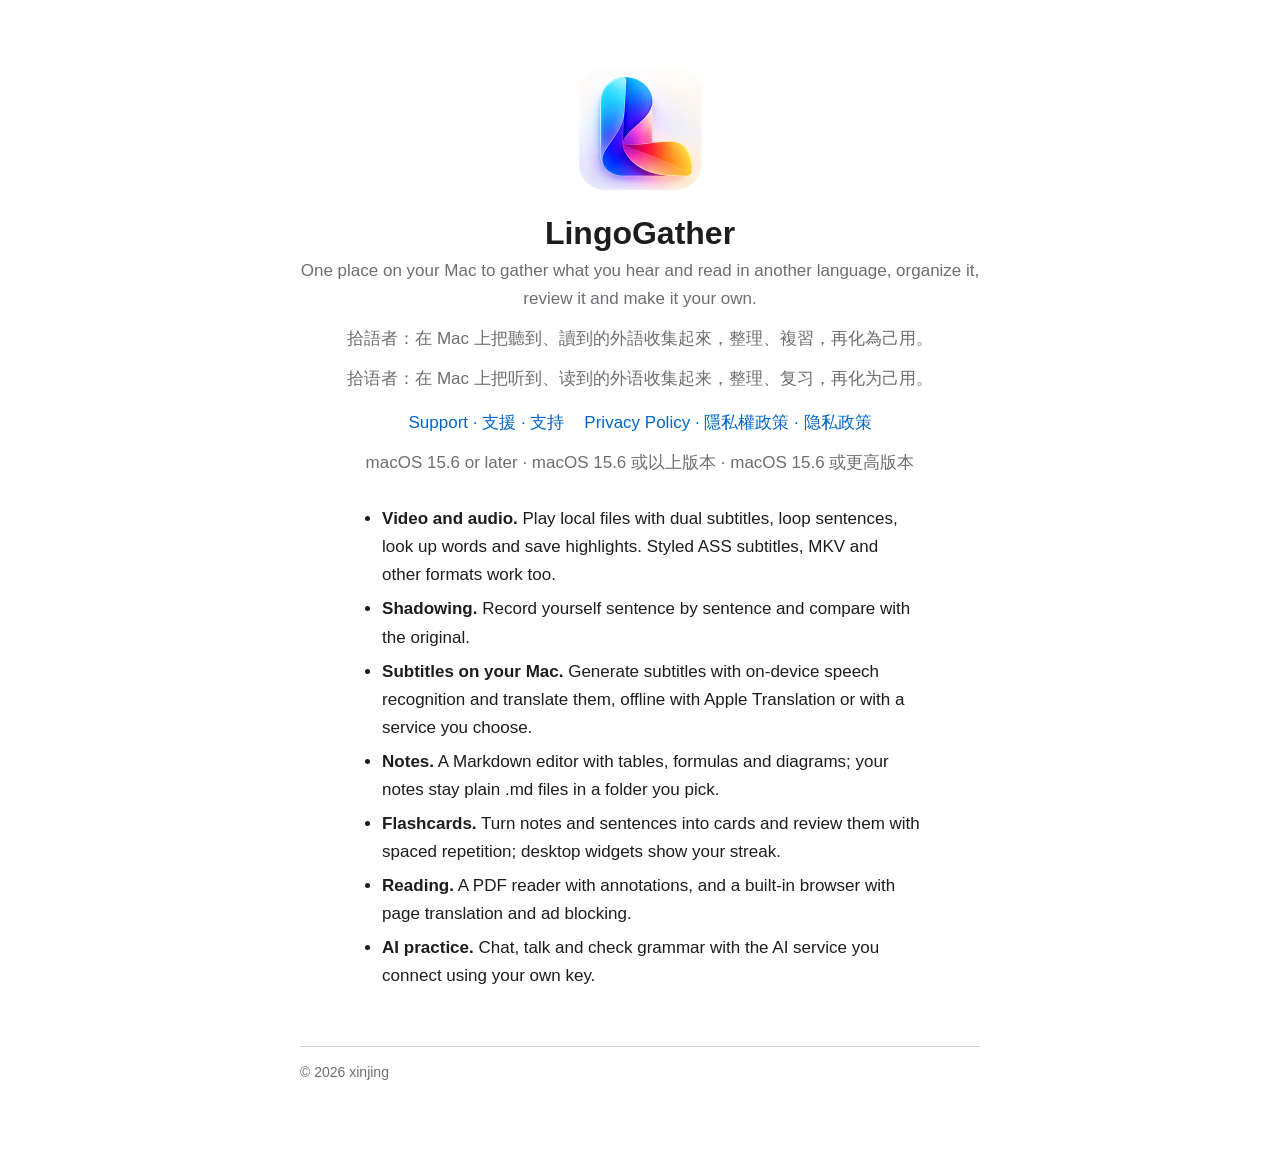
==== lingogather/index.html @ 5c66c0c1 "Add files via upload" ====
<!doctype html>
<html lang="en">
<head>
<meta charset="utf-8">
<meta name="viewport" content="width=device-width, initial-scale=1">
<title>LingoGather: Learn Languages with Video, Notes &amp; Flashcards</title>
<meta name="description" content="LingoGather is a language-learning workspace for the Mac: watch with dual subtitles, shadow and record, generate subtitles on your Mac, take Markdown notes, read PDFs and review with spaced-repetition flashcards.">
<link rel="stylesheet" href="style.css">
<link rel="icon" href="icon.png">
</head>
<body>
<main>
<section class="hero" lang="en">
  <img src="icon.png" alt="LingoGather icon">
  <h1>LingoGather</h1>
  <p class="lead">One place on your Mac to gather what you hear and read in another language, organize it, review it and make it your own.</p>
  <p class="lead" lang="zh-Hant">拾語者：在 Mac 上把聽到、讀到的外語收集起來，整理、複習，再化為己用。</p>
  <p class="lead" lang="zh-Hans">拾语者：在 Mac 上把听到、读到的外语收集起来，整理、复习，再化为己用。</p>
  <p class="links">
    <a href="support.html">Support · <span lang="zh-Hant">支援</span> · <span lang="zh-Hans">支持</span></a>
    <a href="privacy.html">Privacy Policy · <span lang="zh-Hant">隱私權政策</span> · <span lang="zh-Hans">隐私政策</span></a>
  </p>
  <p class="date">macOS 15.6 or later · macOS 15.6 或以上版本 · macOS 15.6 或更高版本</p>

  <div class="features">
    <ul>
      <li><strong>Video and audio.</strong> Play local files with dual subtitles, loop sentences, look up words and save highlights. Styled ASS subtitles, MKV and other formats work too.</li>
      <li><strong>Shadowing.</strong> Record yourself sentence by sentence and compare with the original.</li>
      <li><strong>Subtitles on your Mac.</strong> Generate subtitles with on-device speech recognition and translate them, offline with Apple Translation or with a service you choose.</li>
      <li><strong>Notes.</strong> A Markdown editor with tables, formulas and diagrams; your notes stay plain .md files in a folder you pick.</li>
      <li><strong>Flashcards.</strong> Turn notes and sentences into cards and review them with spaced repetition; desktop widgets show your streak.</li>
      <li><strong>Reading.</strong> A PDF reader with annotations, and a built-in browser with page translation and ad blocking.</li>
      <li><strong>AI practice.</strong> Chat, talk and check grammar with the AI service you connect using your own key.</li>
    </ul>
  </div>
</section>
<footer>© 2026 xinjing</footer>
</main>
</body>
</html>
---- lingogather/style.css ----
/* LingoGather's pages: system fonts only, no scripts, nothing loaded from elsewhere (same styles as /snipmark/). */
:root {
    color-scheme: light dark;
    --text: #1d1d1f;
    --muted: #6e6e73;
    --background: #ffffff;
    --line: #d2d2d7;
    --link: #0066cc;
}

@media (prefers-color-scheme: dark) {
    :root {
        --text: #f5f5f7;
        --muted: #a1a1a6;
        --background: #161617;
        --line: #3a3a3c;
        --link: #2997ff;
    }
}

body {
    margin: 0;
    background: var(--background);
    color: var(--text);
    font: 17px/1.65 -apple-system, BlinkMacSystemFont, "Helvetica Neue", "PingFang TC", "PingFang SC", sans-serif;
    -webkit-text-size-adjust: 100%;
}

:lang(zh-Hant) { font-family: -apple-system, BlinkMacSystemFont, "PingFang TC", sans-serif; }
:lang(zh-Hans) { font-family: -apple-system, BlinkMacSystemFont, "PingFang SC", sans-serif; }

main {
    max-width: 680px;
    margin: 0 auto;
    padding: 24px 20px 72px;
}

a { color: var(--link); text-decoration: none; }
a:hover { text-decoration: underline; }

.top {
    display: flex;
    flex-wrap: wrap;
    align-items: center;
    justify-content: space-between;
    gap: 8px 20px;
    padding-bottom: 14px;
    border-bottom: 1px solid var(--line);
    font-size: 15px;
}

.top .app {
    display: flex;
    align-items: center;
    gap: 10px;
    color: var(--text);
    font-weight: 600;
}

.top .app img { width: 32px; height: 32px; }

.top nav { display: flex; flex-wrap: wrap; gap: 4px 16px; }
.top nav span { color: var(--muted); }

section { padding-top: 28px; }
section + section { margin-top: 36px; border-top: 1px solid var(--line); }

h1 { margin: 0 0 4px; font-size: 32px; line-height: 1.25; }
h2 { margin: 32px 0 8px; font-size: 21px; }
h3 { margin: 24px 0 4px; font-size: 17px; }
p, ul, ol { margin: 0 0 12px; }
ul, ol { padding-left: 1.3em; }
li + li { margin-top: 6px; }

.date, .lead { color: var(--muted); }

.hero { text-align: center; padding-top: 40px; }
.hero img { width: 128px; height: 128px; }
.hero h1 { margin-top: 12px; }
.hero .links { display: flex; justify-content: center; flex-wrap: wrap; gap: 4px 20px; margin-top: 16px; }

footer {
    margin-top: 56px;
    padding-top: 14px;
    border-top: 1px solid var(--line);
    color: var(--muted);
    font-size: 14px;
}

.features { max-width: 560px; margin: 28px auto 0; text-align: left; }
.features h2 { margin-top: 0; text-align: center; }
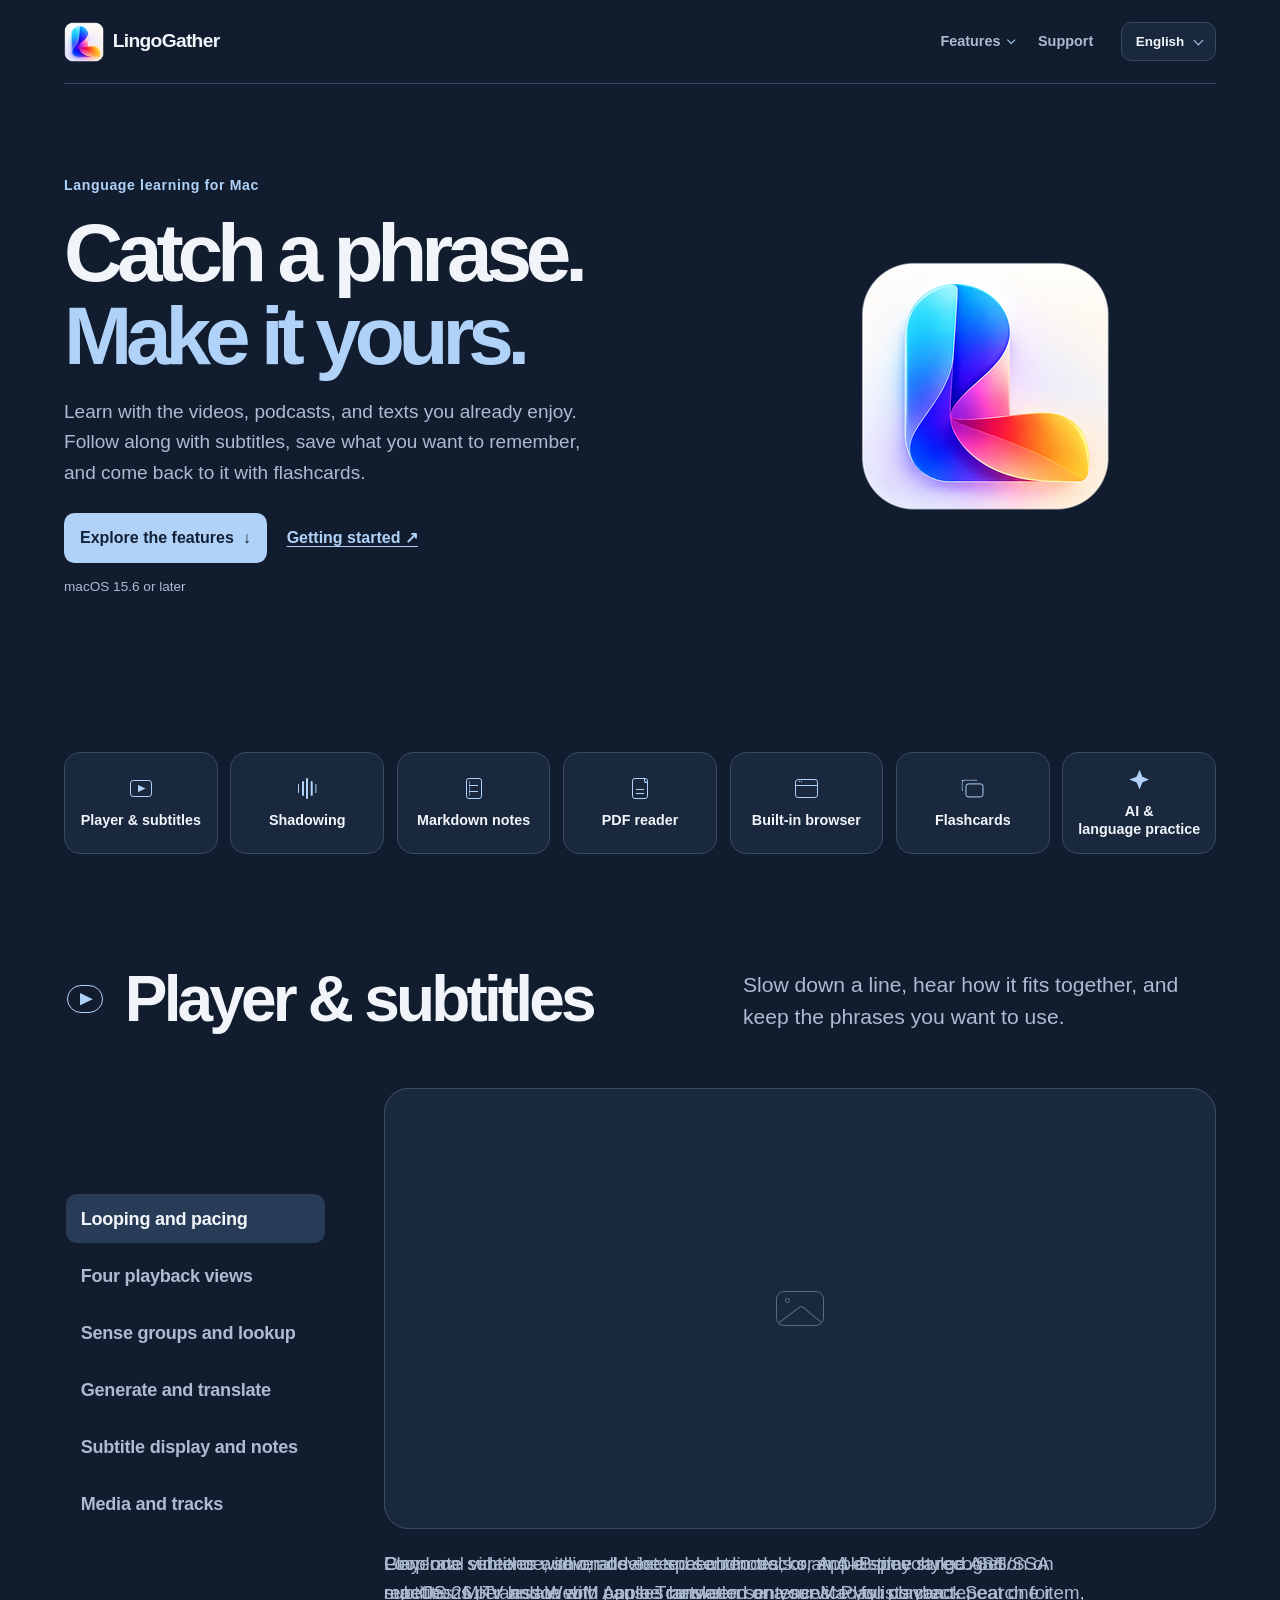
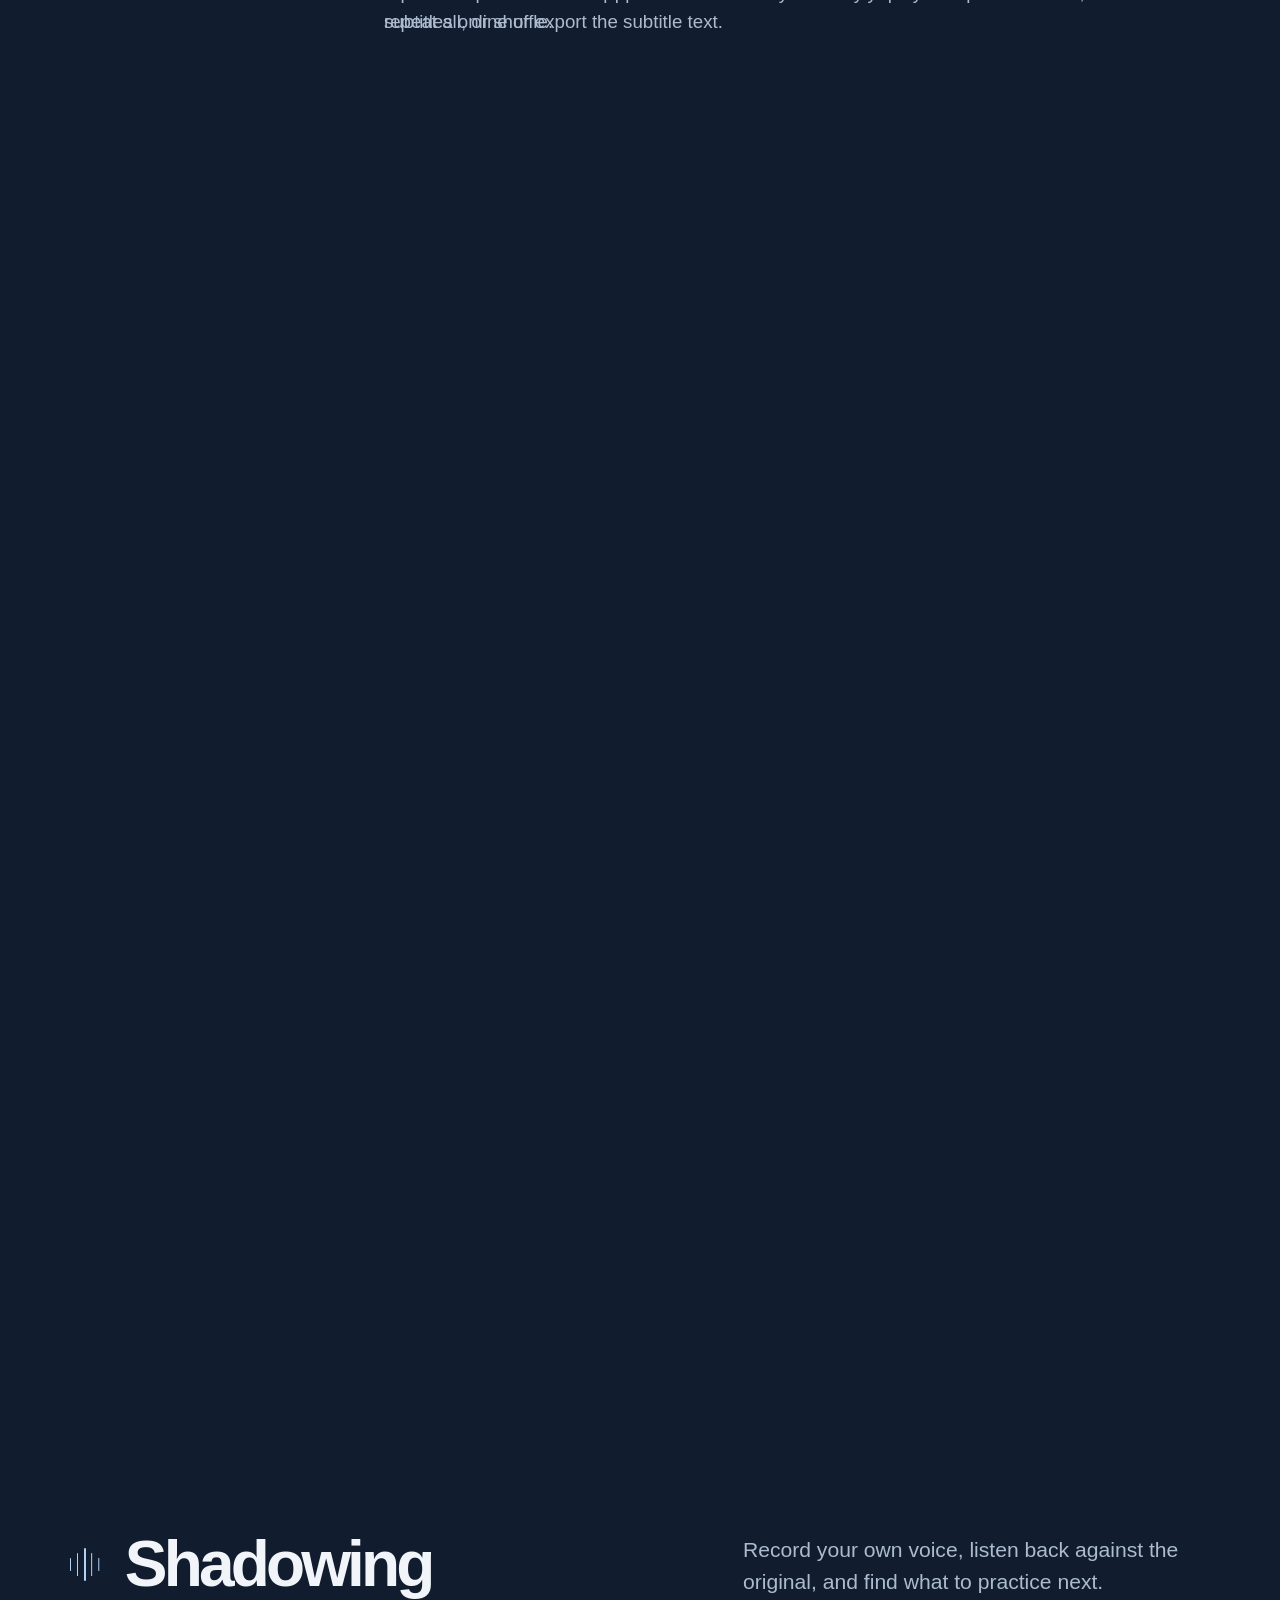
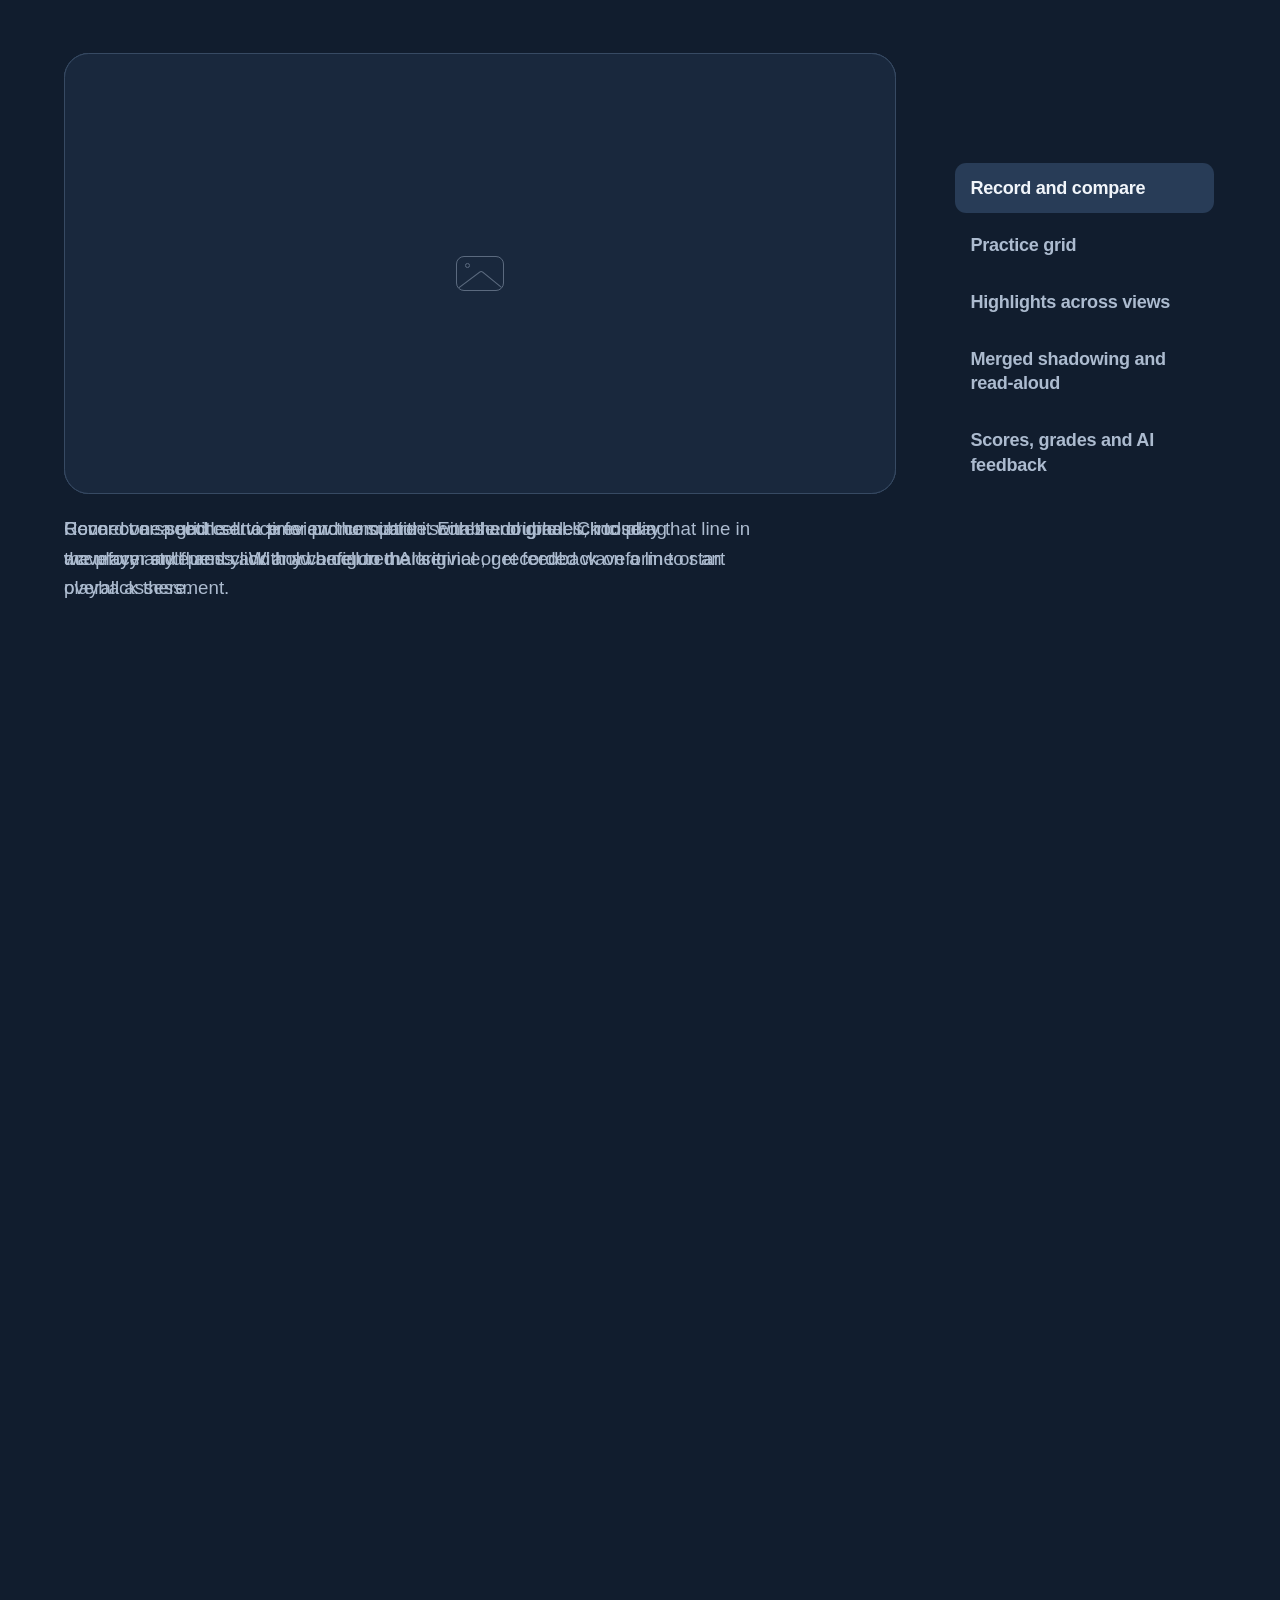
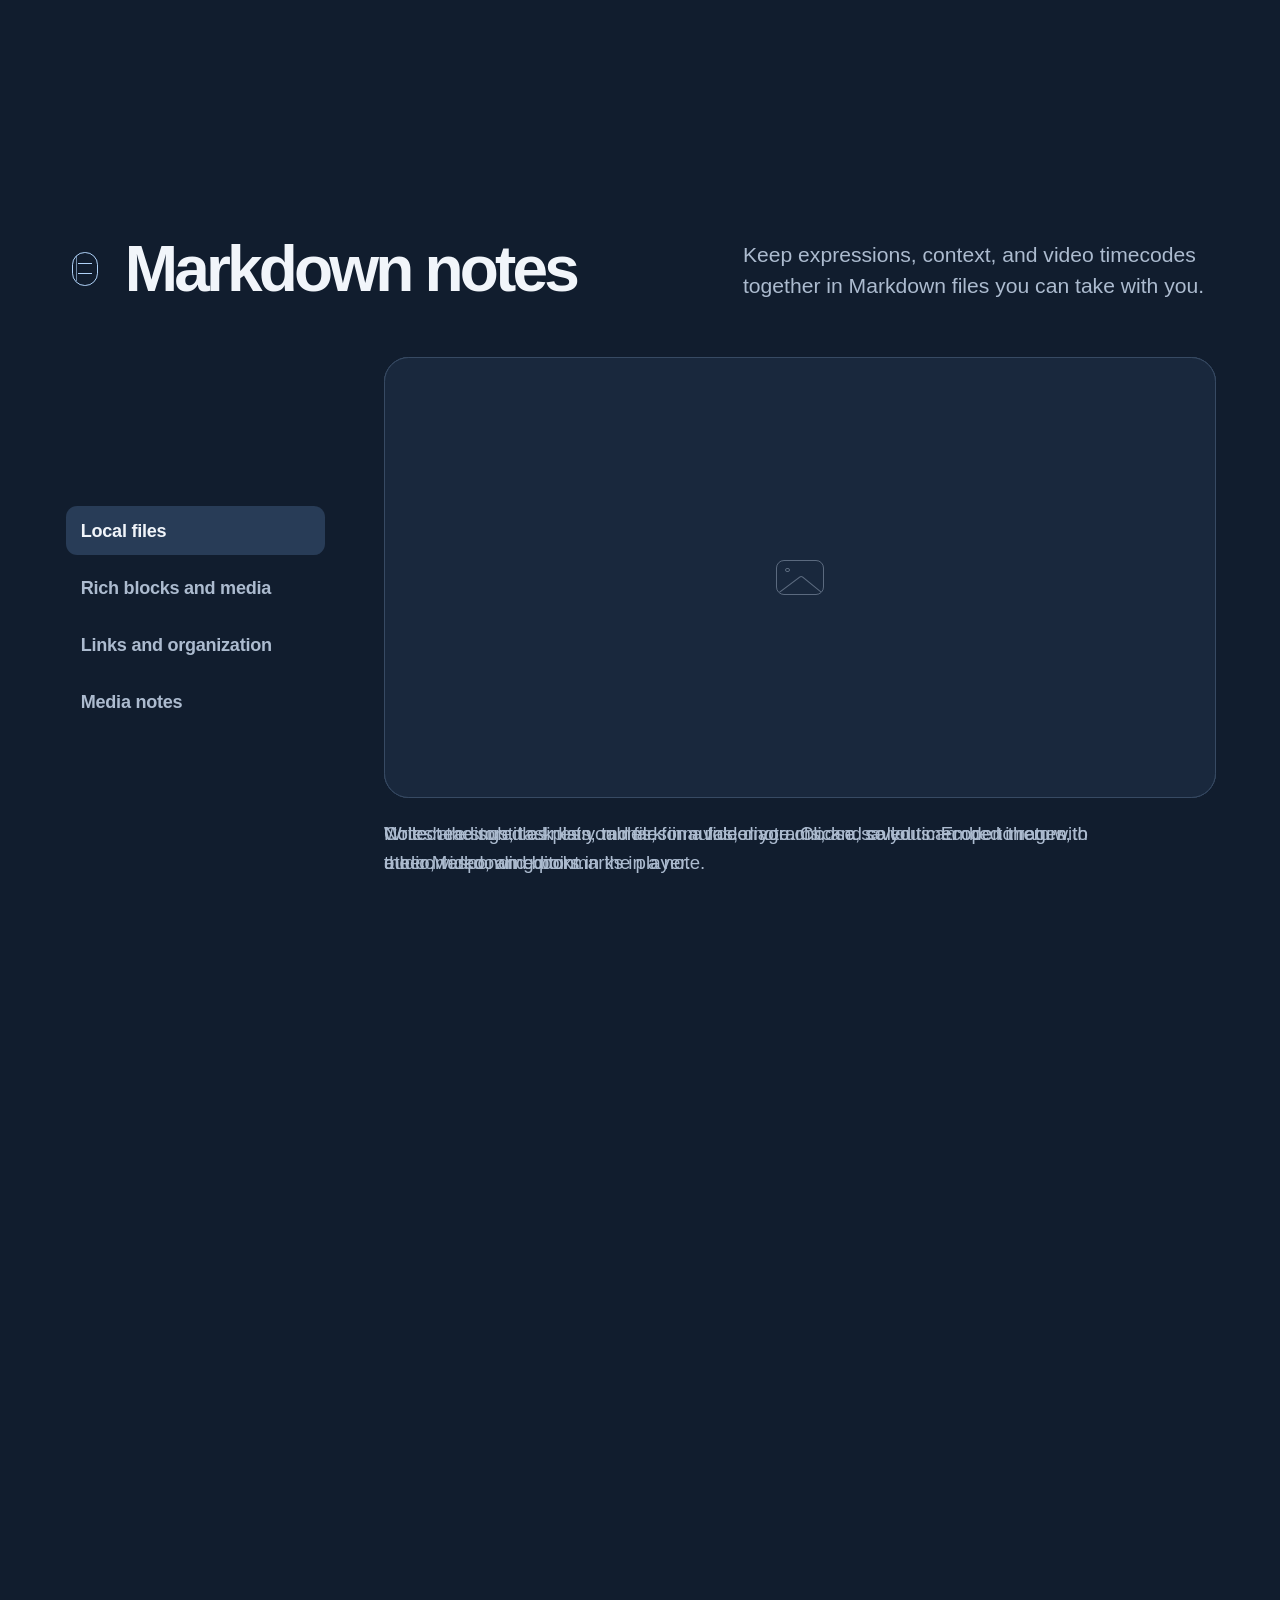
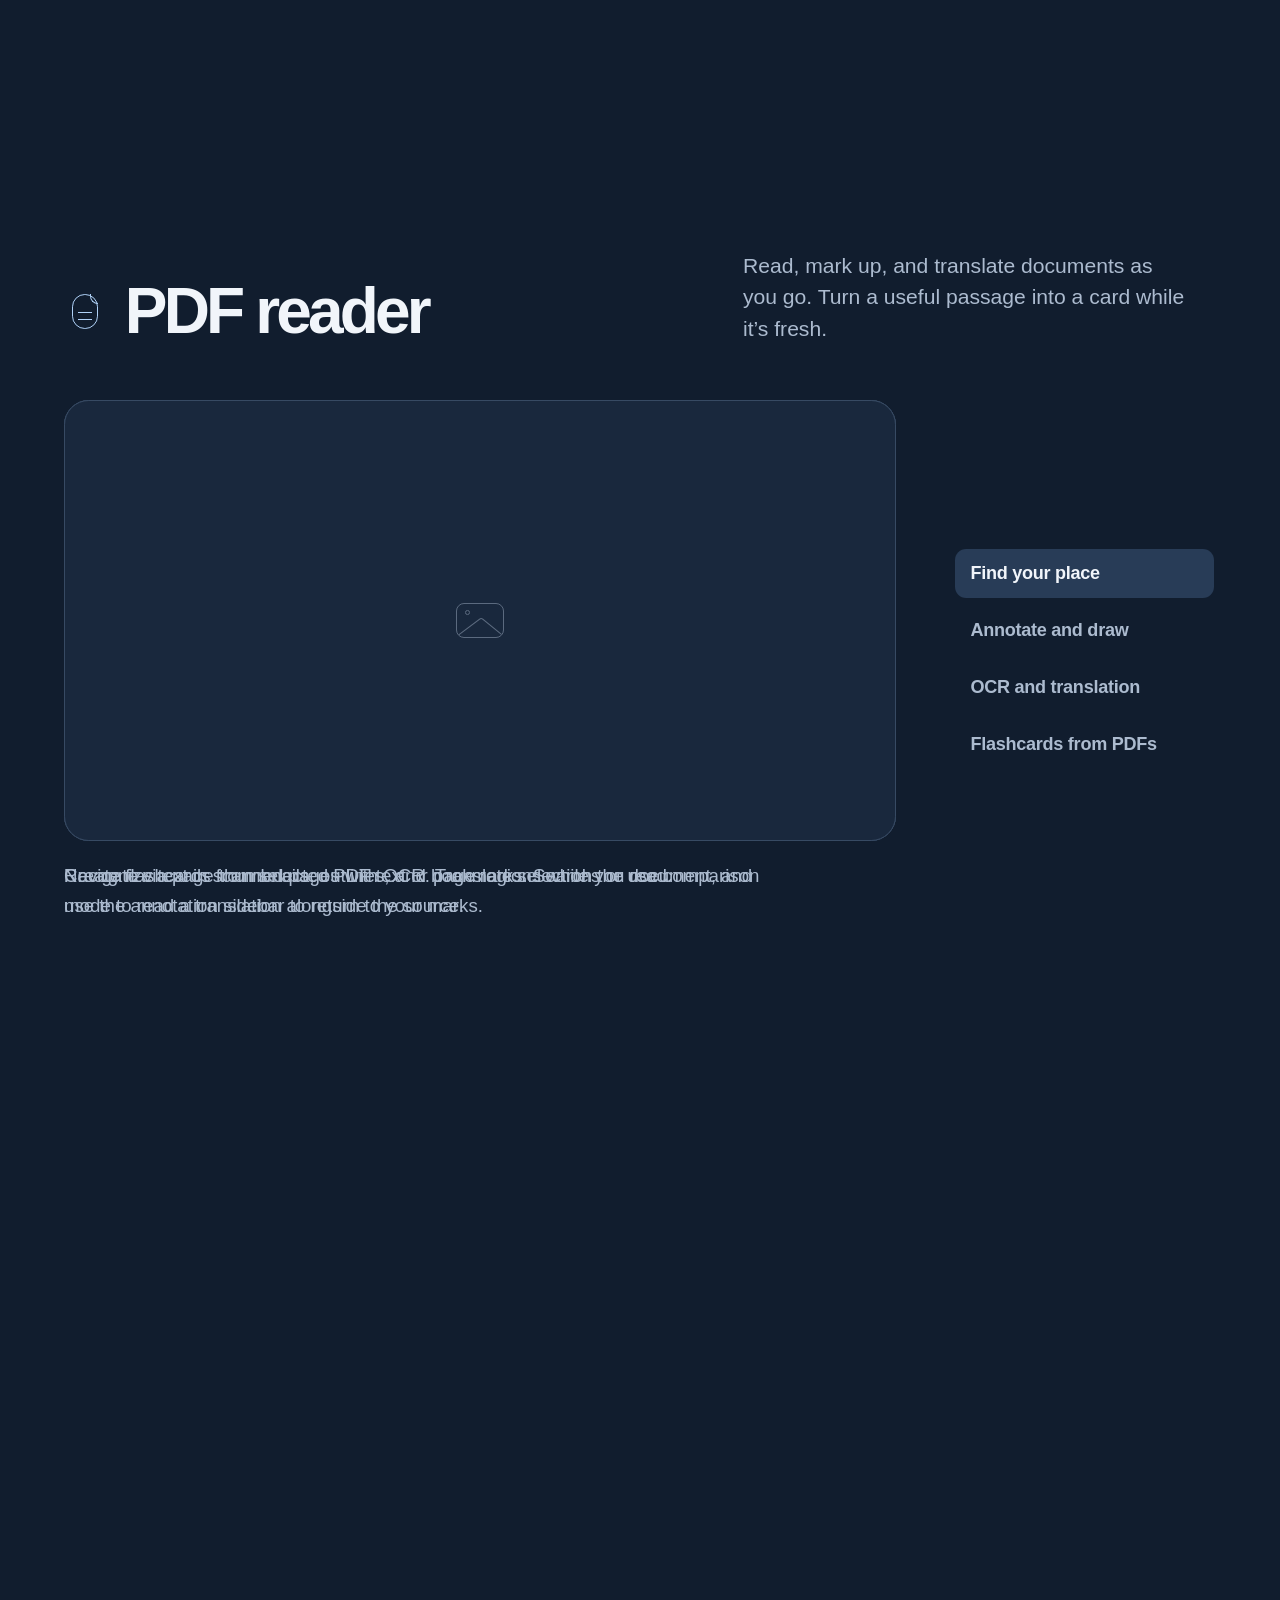
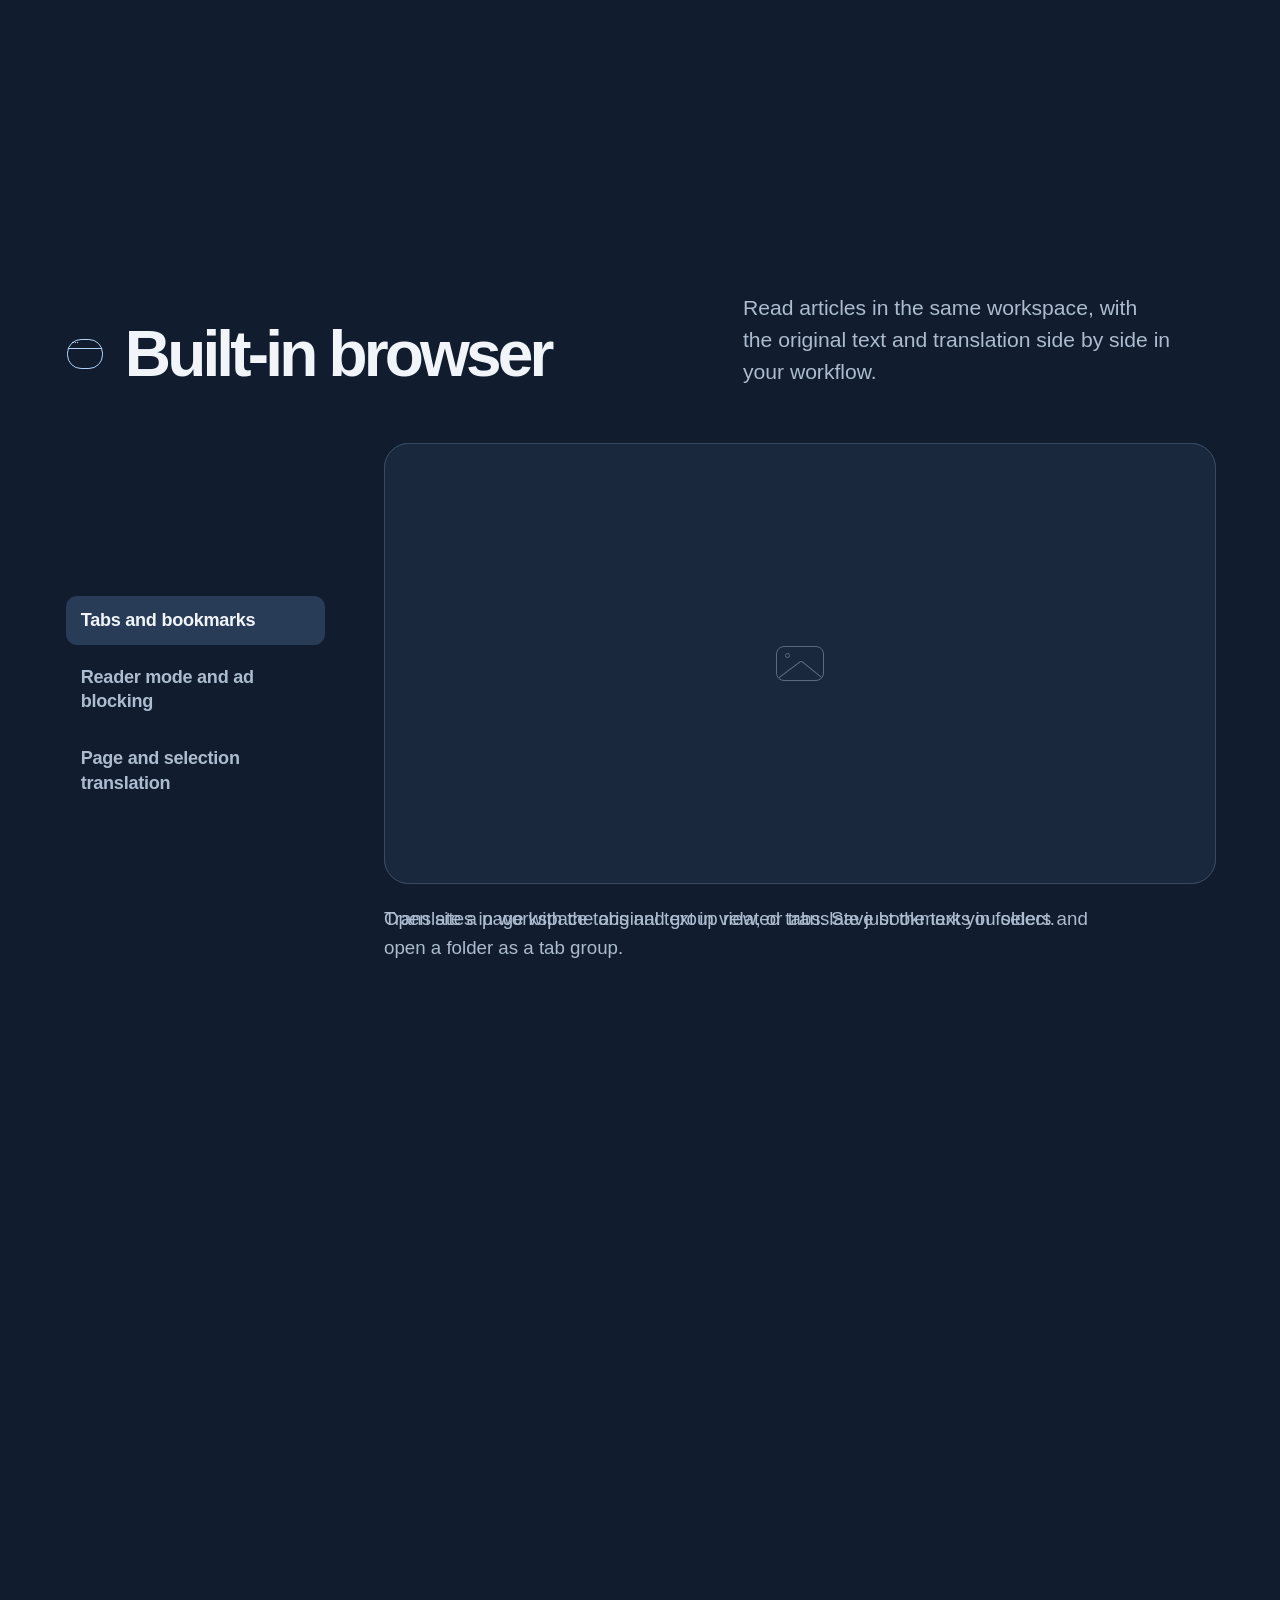
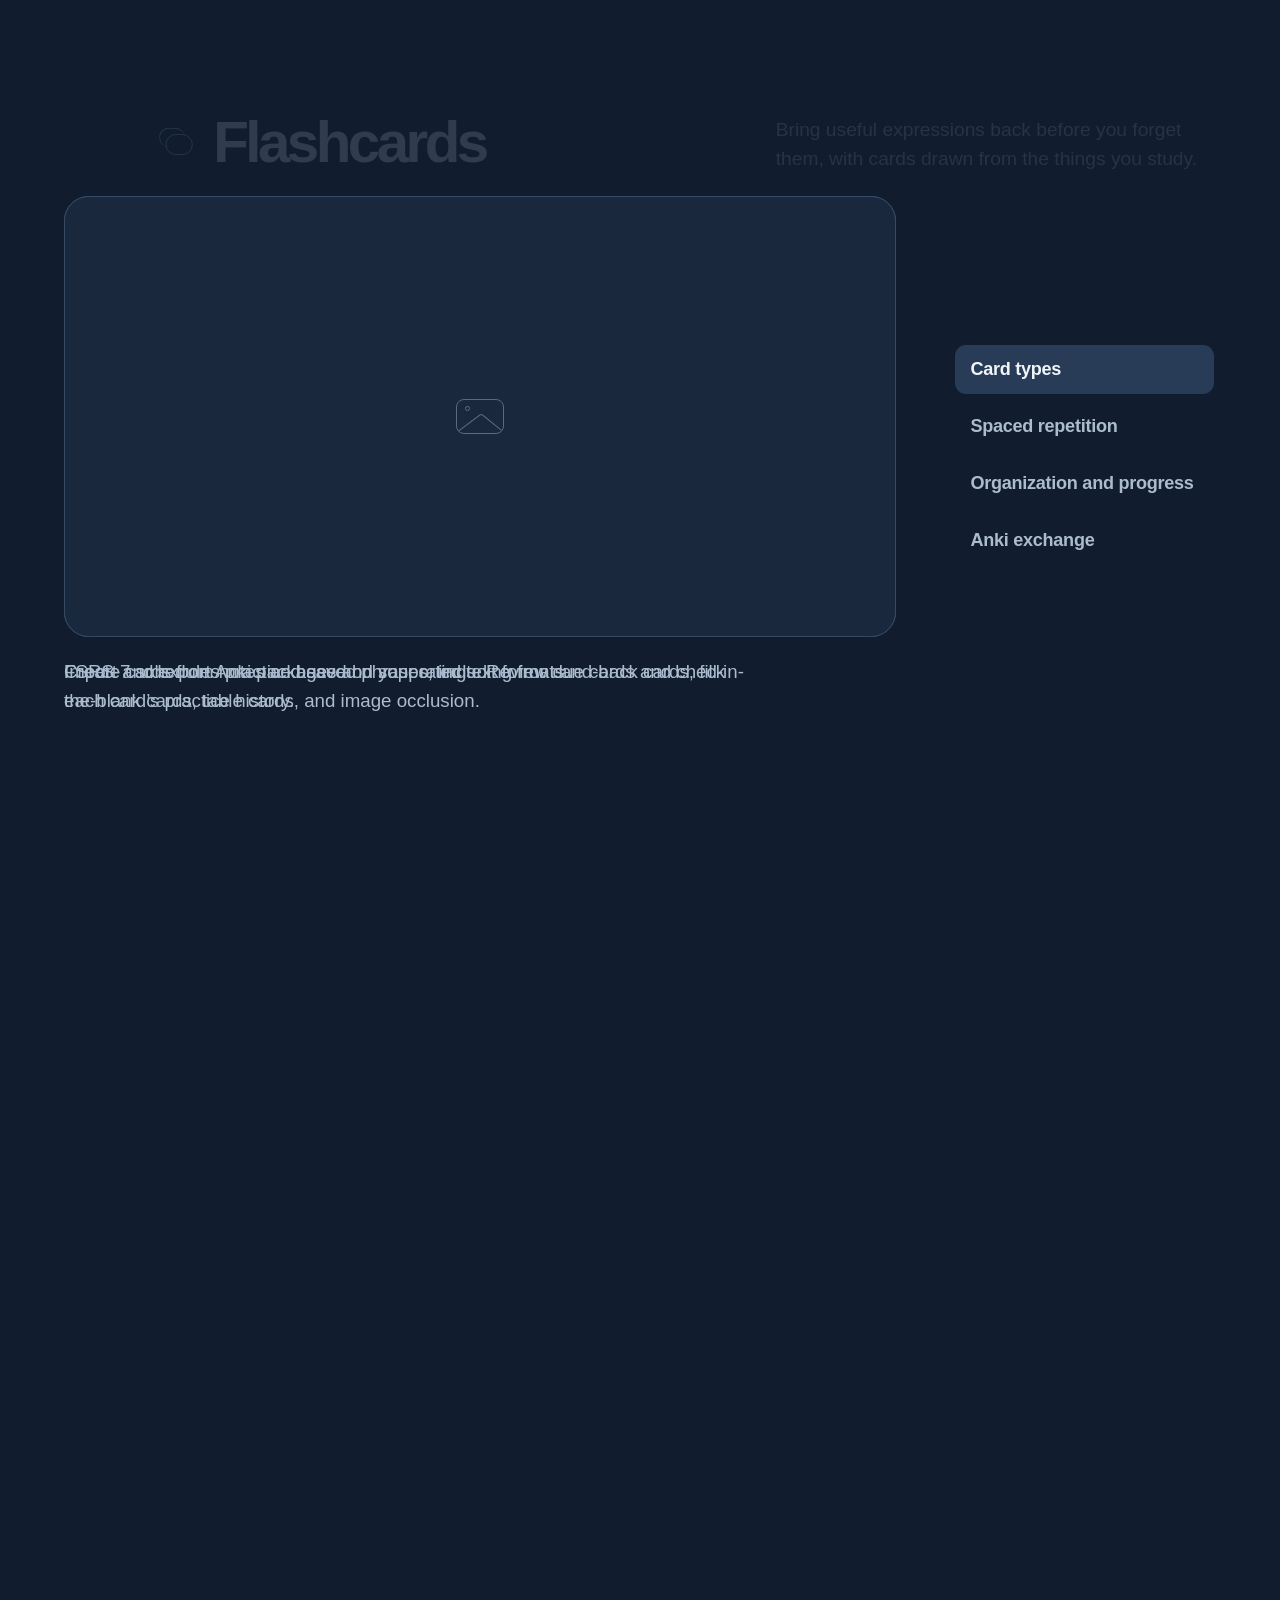
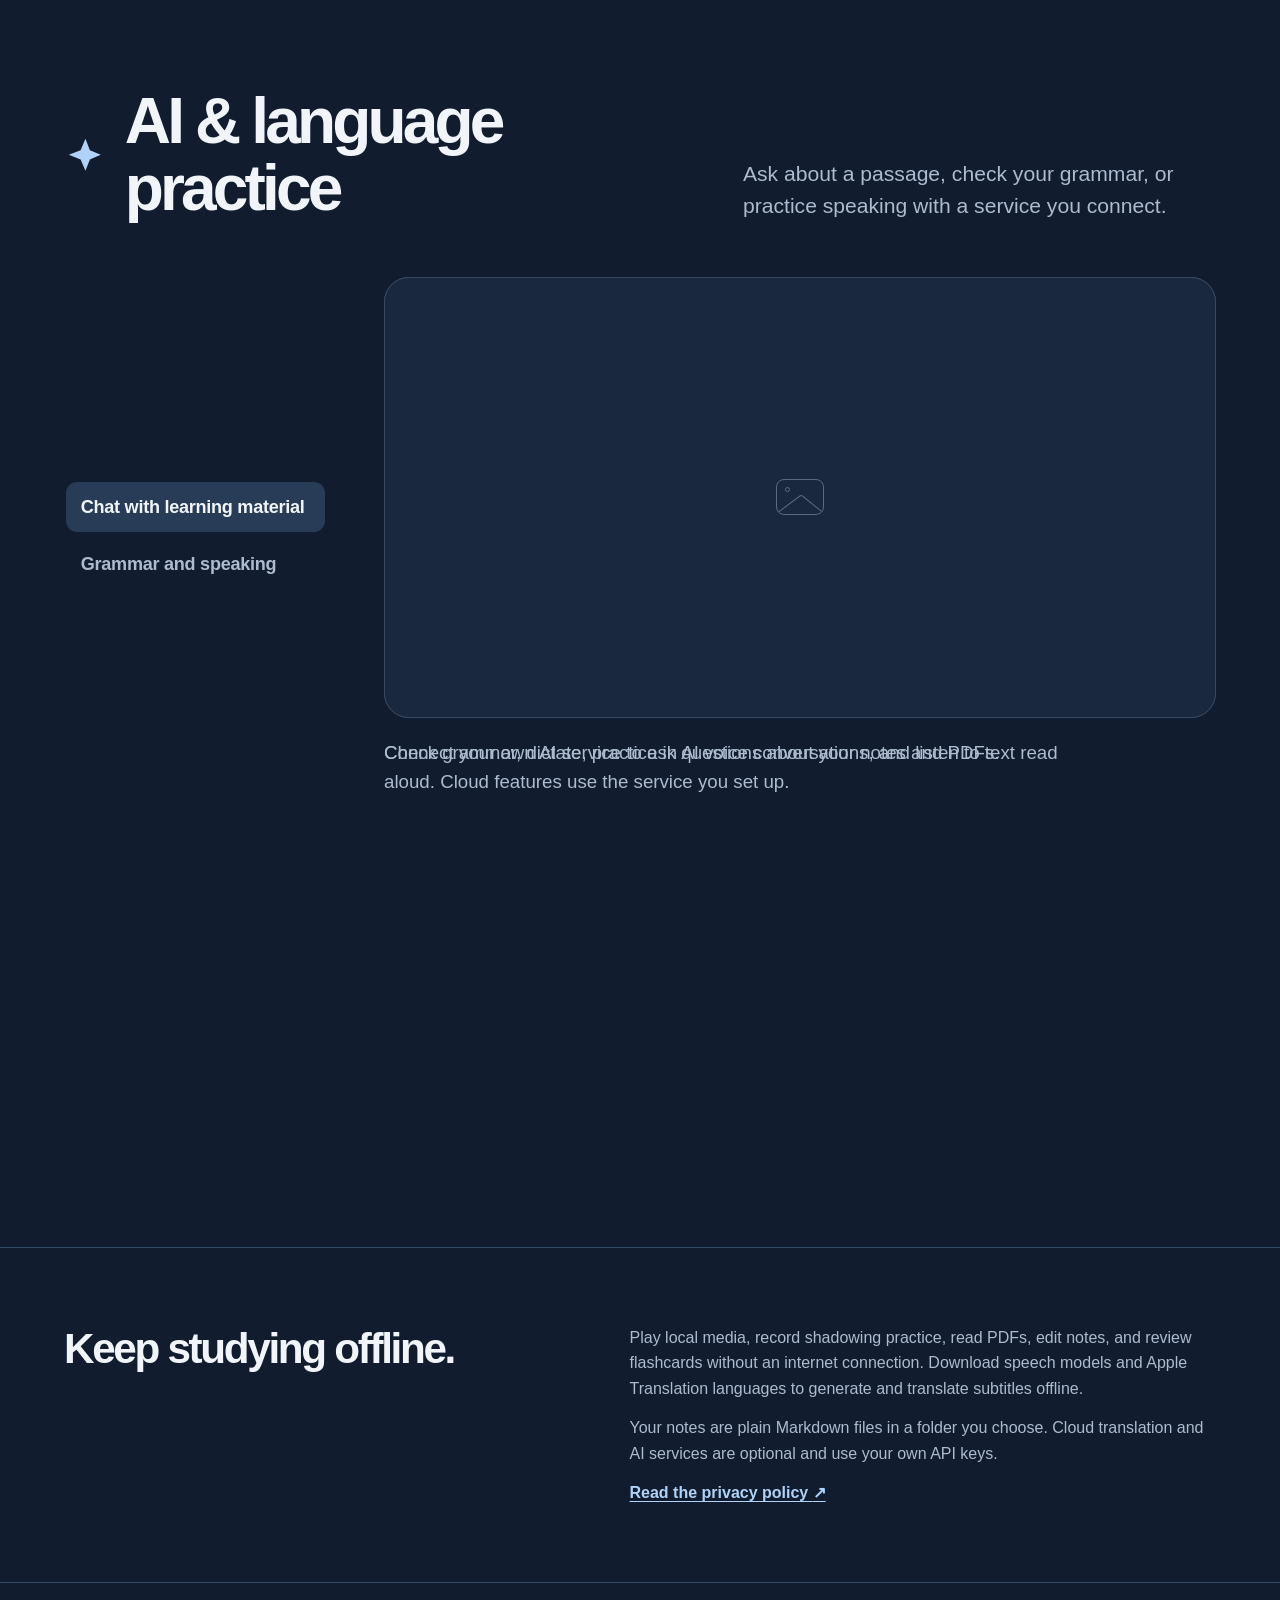
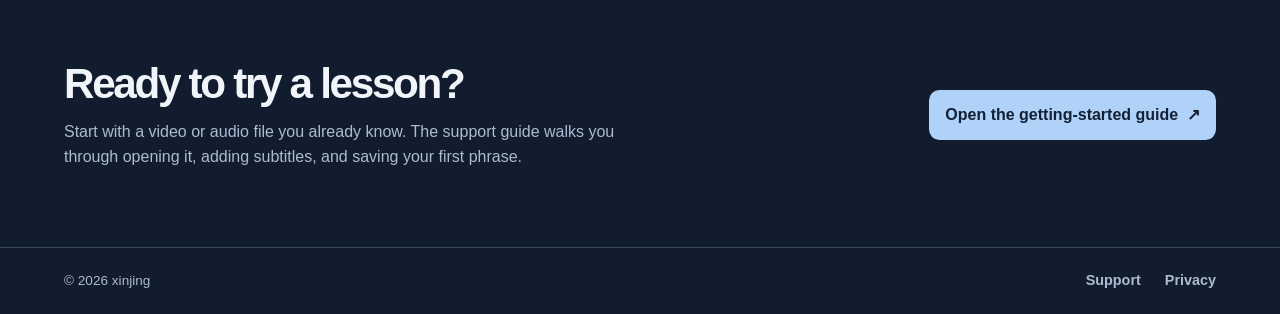
==== commit 3dc68549: "Add files via upload" ====
--- a/lingogather/index.html
+++ b/lingogather/index.html
@@ -1,40 +1,526 @@
 <!doctype html>
+<!-- Generated by Website/build.py from Website/content/. -->
 <html lang="en">
 <head>
-<meta charset="utf-8">
-<meta name="viewport" content="width=device-width, initial-scale=1">
-<title>LingoGather: Learn Languages with Video, Notes &amp; Flashcards</title>
-<meta name="description" content="LingoGather is a language-learning workspace for the Mac: watch with dual subtitles, shadow and record, generate subtitles on your Mac, take Markdown notes, read PDFs and review with spaced-repetition flashcards.">
-<link rel="stylesheet" href="style.css">
-<link rel="icon" href="icon.png">
+  <meta charset="utf-8">
+  <meta name="viewport" content="width=device-width, initial-scale=1">
+  <title>LingoGather for Mac — Learn languages with videos, notes and flashcards</title>
+  <meta name="description" content="Study the videos, audio and texts you love on your Mac. Use dual subtitles, record shadowing practice, collect Markdown notes and review with spaced repetition.">
+  <link rel="canonical" href="https://xinjing.app/lingogather/">
+  <link rel="alternate" hreflang="en" href="https://xinjing.app/lingogather/">
+  <link rel="alternate" hreflang="zh-Hans" href="https://xinjing.app/lingogather/zh-hans.html">
+  <link rel="alternate" hreflang="zh-Hant" href="https://xinjing.app/lingogather/zh-hant.html">
+  <link rel="alternate" hreflang="x-default" href="https://xinjing.app/lingogather/">
+  <meta property="og:type" content="website">
+  <meta property="og:title" content="LingoGather for Mac — Learn languages with videos, notes and flashcards">
+  <meta property="og:description" content="Study the videos, audio and texts you love on your Mac. Use dual subtitles, record shadowing practice, collect Markdown notes and review with spaced repetition.">
+  <meta property="og:url" content="https://xinjing.app/lingogather/">
+  <meta property="og:image" content="https://xinjing.app/lingogather/icon.png">
+  <link rel="icon" href="icon.png">
+  <link rel="stylesheet" href="home.css">
+  <script src="feature-navigation.js" defer></script>
+  <script src="image-viewer.js" defer></script>
 </head>
 <body>
-<main>
-<section class="hero" lang="en">
-  <img src="icon.png" alt="LingoGather icon">
-  <h1>LingoGather</h1>
-  <p class="lead">One place on your Mac to gather what you hear and read in another language, organize it, review it and make it your own.</p>
-  <p class="lead" lang="zh-Hant">拾語者：在 Mac 上把聽到、讀到的外語收集起來，整理、複習，再化為己用。</p>
-  <p class="lead" lang="zh-Hans">拾语者：在 Mac 上把听到、读到的外语收集起来，整理、复习，再化为己用。</p>
-  <p class="links">
-    <a href="support.html">Support · <span lang="zh-Hant">支援</span> · <span lang="zh-Hans">支持</span></a>
-    <a href="privacy.html">Privacy Policy · <span lang="zh-Hant">隱私權政策</span> · <span lang="zh-Hans">隐私政策</span></a>
-  </p>
-  <p class="date">macOS 15.6 or later · macOS 15.6 或以上版本 · macOS 15.6 或更高版本</p>
-
-  <div class="features">
-    <ul>
-      <li><strong>Video and audio.</strong> Play local files with dual subtitles, loop sentences, look up words and save highlights. Styled ASS subtitles, MKV and other formats work too.</li>
-      <li><strong>Shadowing.</strong> Record yourself sentence by sentence and compare with the original.</li>
-      <li><strong>Subtitles on your Mac.</strong> Generate subtitles with on-device speech recognition and translate them, offline with Apple Translation or with a service you choose.</li>
-      <li><strong>Notes.</strong> A Markdown editor with tables, formulas and diagrams; your notes stay plain .md files in a folder you pick.</li>
-      <li><strong>Flashcards.</strong> Turn notes and sentences into cards and review them with spaced repetition; desktop widgets show your streak.</li>
-      <li><strong>Reading.</strong> A PDF reader with annotations, and a built-in browser with page translation and ad blocking.</li>
-      <li><strong>AI practice.</strong> Chat, talk and check grammar with the AI service you connect using your own key.</li>
-    </ul>
-  </div>
-</section>
-<footer>© 2026 xinjing</footer>
-</main>
+  <a class="skip-link" href="#main">Skip to content</a>
+  <header class="site-header wrap">
+    <a class="brand" href="index.html" aria-label="LingoGather home">
+      <img src="icon.png" width="40" height="40" alt="">
+      <span>LingoGather</span>
+    </a>
+    <nav class="site-nav" aria-label="Main navigation">
+      <details class="features-menu">
+        <summary>Features</summary>
+        <div class="feature-menu-list">
+          <div class="feature-menu-group">
+            <a class="feature-menu-title" href="#feature-player"><span class="feature-icon icon-player" aria-hidden="true"><span></span></span>Player &amp; subtitles</a>
+            <ul>
+              <li><a href="#feature-player-looping">Looping and pacing</a></li>
+              <li><a href="#feature-player-views">Four playback views</a></li>
+              <li><a href="#feature-player-sense-groups">Sense groups and lookup</a></li>
+              <li><a href="#feature-player-generate-translate">Generate and translate</a></li>
+              <li><a href="#feature-player-subtitle-controls">Subtitle display and notes</a></li>
+              <li><a href="#feature-player-media-tracks">Media and tracks</a></li>
+            </ul>
+          </div>
+          <div class="feature-menu-group">
+            <a class="feature-menu-title" href="#feature-shadowing"><span class="feature-icon icon-shadowing" aria-hidden="true"><span></span></span>Shadowing</a>
+            <ul>
+              <li><a href="#feature-shadowing-waveforms">Record and compare</a></li>
+              <li><a href="#feature-shadowing-practice-grid">Practice grid</a></li>
+              <li><a href="#feature-shadowing-sync-highlights">Highlights across views</a></li>
+              <li><a href="#feature-shadowing-merged-practice">Merged shadowing and read-aloud</a></li>
+              <li><a href="#feature-shadowing-feedback">Scores, grades and AI feedback</a></li>
+            </ul>
+          </div>
+          <div class="feature-menu-group">
+            <a class="feature-menu-title" href="#feature-notes"><span class="feature-icon icon-notes" aria-hidden="true"><span></span></span>Markdown notes</a>
+            <ul>
+              <li><a href="#feature-notes-local-files">Local files</a></li>
+              <li><a href="#feature-notes-blocks-media">Rich blocks and media</a></li>
+              <li><a href="#feature-notes-organization">Links and organization</a></li>
+              <li><a href="#feature-notes-media-notes">Media notes</a></li>
+            </ul>
+          </div>
+          <div class="feature-menu-group">
+            <a class="feature-menu-title" href="#feature-pdf"><span class="feature-icon icon-pdf" aria-hidden="true"><span></span></span>PDF reader</a>
+            <ul>
+              <li><a href="#feature-pdf-navigation">Find your place</a></li>
+              <li><a href="#feature-pdf-annotations">Annotate and draw</a></li>
+              <li><a href="#feature-pdf-ocr-translation">OCR and translation</a></li>
+              <li><a href="#feature-pdf-make-flashcards">Flashcards from PDFs</a></li>
+            </ul>
+          </div>
+          <div class="feature-menu-group">
+            <a class="feature-menu-title" href="#feature-browser"><span class="feature-icon icon-browser" aria-hidden="true"><span></span></span>Built-in browser</a>
+            <ul>
+              <li><a href="#feature-browser-tabs-bookmarks">Tabs and bookmarks</a></li>
+              <li><a href="#feature-browser-reader-ad-blocking">Reader mode and ad blocking</a></li>
+              <li><a href="#feature-browser-translation">Page and selection translation</a></li>
+            </ul>
+          </div>
+          <div class="feature-menu-group">
+            <a class="feature-menu-title" href="#feature-flashcards"><span class="feature-icon icon-flashcards" aria-hidden="true"><span></span></span>Flashcards</a>
+            <ul>
+              <li><a href="#feature-flashcards-card-types">Card types</a></li>
+              <li><a href="#feature-flashcards-spaced-repetition">Spaced repetition</a></li>
+              <li><a href="#feature-flashcards-progress">Organization and progress</a></li>
+              <li><a href="#feature-flashcards-anki">Anki exchange</a></li>
+            </ul>
+          </div>
+          <div class="feature-menu-group">
+            <a class="feature-menu-title" href="#feature-ai"><span class="feature-icon icon-ai" aria-hidden="true"><span></span></span>AI &amp; language practice</a>
+            <ul>
+              <li><a href="#feature-ai-material-chat">Chat with learning material</a></li>
+              <li><a href="#feature-ai-grammar-speaking">Grammar and speaking</a></li>
+            </ul>
+          </div>
+        </div>
+      </details>
+      <a href="support.html#en">Support</a>
+    </nav>
+    <details class="languages">
+      <summary><span class="visually-hidden">Language </span><span lang="en">English</span></summary>
+      <nav aria-label="Language">
+        <a href="index.html" lang="en" hreflang="en" aria-current="page">English</a>
+        <a href="zh-hans.html" lang="zh-Hans" hreflang="zh-Hans">简体中文</a>
+        <a href="zh-hant.html" lang="zh-Hant" hreflang="zh-Hant">繁體中文</a>
+      </nav>
+    </details>
+  </header>
+
+  <main id="main" tabindex="-1">
+    <section class="hero" aria-labelledby="hero-title">
+      <div class="hero-layout wrap">
+        <div class="hero-copy">
+          <p class="platform">Language learning for Mac</p>
+          <h1 id="hero-title">Catch a phrase. <span>Make it yours.</span></h1>
+          <p class="intro">Learn with the videos, podcasts, and texts you already enjoy. Follow along with subtitles, save what you want to remember, and come back to it with flashcards.</p>
+          <div class="actions">
+            <a class="button" href="#features">Explore the features <span aria-hidden="true">↓</span></a>
+            <a class="text-link" href="support.html#en">Getting started <span aria-hidden="true">↗</span></a>
+          </div>
+          <p class="requirements">macOS 15.6 or later</p>
+        </div>
+        <div class="hero-art" aria-hidden="true">
+          <img src="icon.png" width="256" height="256" alt="">
+        </div>
+      </div>
+
+    </section>
+
+    <section id="features" class="feature-section" aria-labelledby="feature-title">
+      <h2 id="feature-title" class="visually-hidden">Feature categories</h2>
+      <div class="feature-index wrap">
+        <nav class="feature-nav" aria-label="Feature categories">
+          <a href="#feature-player"><span class="feature-icon icon-player" aria-hidden="true"><span></span></span><span>Player &amp; subtitles</span></a>
+          <a href="#feature-shadowing"><span class="feature-icon icon-shadowing" aria-hidden="true"><span></span></span><span>Shadowing</span></a>
+          <a href="#feature-notes"><span class="feature-icon icon-notes" aria-hidden="true"><span></span></span><span>Markdown notes</span></a>
+          <a href="#feature-pdf"><span class="feature-icon icon-pdf" aria-hidden="true"><span></span></span><span>PDF reader</span></a>
+          <a href="#feature-browser"><span class="feature-icon icon-browser" aria-hidden="true"><span></span></span><span>Built-in browser</span></a>
+          <a href="#feature-flashcards"><span class="feature-icon icon-flashcards" aria-hidden="true"><span></span></span><span>Flashcards</span></a>
+          <a href="#feature-ai"><span class="feature-icon icon-ai" aria-hidden="true"><span></span></span><span>AI &amp; language practice</span></a>
+        </nav>
+      </div>
+
+      <section class="feature-chapter wrap" id="feature-player" aria-labelledby="title-player">
+        <header class="chapter-heading">
+          <div class="chapter-copy">
+            <h3 id="title-player"><span class="feature-icon icon-player" aria-hidden="true"><span></span></span><span>Player &amp; subtitles</span></h3>
+            <p>Slow down a line, hear how it fits together, and keep the phrases you want to use.</p>
+          </div>
+        </header>
+        <div class="chapter-track">
+          <div class="chapter-body">
+            <nav class="chapter-nav" aria-labelledby="title-player">
+              <a href="#feature-player-looping">Looping and pacing</a>
+              <a href="#feature-player-views">Four playback views</a>
+              <a href="#feature-player-sense-groups">Sense groups and lookup</a>
+              <a href="#feature-player-generate-translate">Generate and translate</a>
+              <a href="#feature-player-subtitle-controls">Subtitle display and notes</a>
+              <a href="#feature-player-media-tracks">Media and tracks</a>
+            </nav>
+            <div class="feature-details">
+            <article class="feature-detail" id="feature-player-looping" aria-labelledby="feature-player-looping-title" tabindex="-1">
+              <h4 id="feature-player-looping-title">Looping and pacing</h4>
+              <div class="demo-placeholder" aria-hidden="true"><span></span></div>
+              <div class="detail-caption">
+                <p class="detail-description">Loop one sentence, several selected sentences, or an A–B time range. Set repetitions per lesson and pauses between sentences. Playlists can repeat one item, repeat all, or shuffle.</p>
+              </div>
+            </article>
+            <article class="feature-detail" id="feature-player-views" aria-labelledby="feature-player-views-title" tabindex="-1">
+              <h4 id="feature-player-views-title">Four playback views</h4>
+              <div class="demo-placeholder" aria-hidden="true"><span></span></div>
+              <div class="detail-caption">
+                <p class="detail-description">Use the default view, hide subtitles, hide the video, or switch to mini controls.</p>
+              </div>
+            </article>
+            <article class="feature-detail" id="feature-player-sense-groups" aria-labelledby="feature-player-sense-groups-title" tabindex="-1">
+              <h4 id="feature-player-sense-groups-title">Sense groups and lookup</h4>
+              <div class="demo-placeholder" aria-hidden="true"><span></span></div>
+              <div class="detail-caption">
+                <p class="detail-description">Split long subtitles into sense groups and highlight them as you listen. Look up words directly in the subtitle text.</p>
+              </div>
+            </article>
+            <article class="feature-detail" id="feature-player-generate-translate" aria-labelledby="feature-player-generate-translate-title" tabindex="-1">
+              <h4 id="feature-player-generate-translate-title">Generate and translate</h4>
+              <div class="demo-placeholder" aria-hidden="true"><span></span></div>
+              <div class="detail-caption">
+                <p class="detail-description">Generate subtitles with on-device speech models or Apple speech recognition on macOS 26. Translate with Apple Translation or a service you connect. Search for subtitles online or export the subtitle text.</p>
+              </div>
+            </article>
+            <article class="feature-detail" id="feature-player-subtitle-controls" aria-labelledby="feature-player-subtitle-controls-title" tabindex="-1">
+              <h4 id="feature-player-subtitle-controls-title">Subtitle display and notes</h4>
+              <div class="demo-placeholder" aria-hidden="true"><span></span></div>
+              <div class="detail-caption">
+                <p class="detail-description">Adjust text size, show or hide the translation, swap the order of both languages, and toggle timecodes. Highlight a line, apply bold, italics, underline or strikethrough, and add a note.</p>
+              </div>
+            </article>
+            <article class="feature-detail" id="feature-player-media-tracks" aria-labelledby="feature-player-media-tracks-title" tabindex="-1">
+              <h4 id="feature-player-media-tracks-title">Media and tracks</h4>
+              <div class="demo-placeholder" aria-hidden="true"><span></span></div>
+              <div class="detail-caption">
+                <p class="detail-description">Play local video or audio, add external audio tracks, and display styled ASS/SSA subtitles. MKV and WebM can be converted on your Mac for playback.</p>
+              </div>
+            </article>
+            </div>
+          </div>
+        </div>
+      </section>
+
+      <section class="feature-chapter wrap nav-on-right" id="feature-shadowing" aria-labelledby="title-shadowing">
+        <header class="chapter-heading">
+          <div class="chapter-copy">
+            <h3 id="title-shadowing"><span class="feature-icon icon-shadowing" aria-hidden="true"><span></span></span><span>Shadowing</span></h3>
+            <p>Record your own voice, listen back against the original, and find what to practice next.</p>
+          </div>
+        </header>
+        <div class="chapter-track">
+          <div class="chapter-body">
+            <nav class="chapter-nav" aria-labelledby="title-shadowing">
+              <a href="#feature-shadowing-waveforms">Record and compare</a>
+              <a href="#feature-shadowing-practice-grid">Practice grid</a>
+              <a href="#feature-shadowing-sync-highlights">Highlights across views</a>
+              <a href="#feature-shadowing-merged-practice">Merged shadowing and read-aloud</a>
+              <a href="#feature-shadowing-feedback">Scores, grades and AI feedback</a>
+            </nav>
+            <div class="feature-details">
+            <article class="feature-detail" id="feature-shadowing-waveforms" aria-labelledby="feature-shadowing-waveforms-title" tabindex="-1">
+              <h4 id="feature-shadowing-waveforms-title">Record and compare</h4>
+              <div class="demo-placeholder" aria-hidden="true"><span></span></div>
+              <div class="detail-caption">
+                <p class="detail-description">Record one subtitle at a time and compare it with the original. Choose a waveform style and click anywhere on the original or recorded waveform to start playback there.</p>
+              </div>
+            </article>
+            <article class="feature-detail" id="feature-shadowing-practice-grid" aria-labelledby="feature-shadowing-practice-grid-title" tabindex="-1">
+              <h4 id="feature-shadowing-practice-grid-title">Practice grid</h4>
+              <div class="demo-placeholder" aria-hidden="true"><span></span></div>
+              <div class="detail-caption">
+                <p class="detail-description">Hover over a grid cell to preview the subtitle. Enable double-click to play that line in the player and press and hold a cell to mark it.</p>
+              </div>
+            </article>
+            <article class="feature-detail" id="feature-shadowing-sync-highlights" aria-labelledby="feature-shadowing-sync-highlights-title" tabindex="-1">
+              <h4 id="feature-shadowing-sync-highlights-title">Highlights across views</h4>
+              <div class="demo-placeholder" aria-hidden="true"><span></span></div>
+              <div class="detail-caption">
+                <p class="detail-description">Sync highlighted cells with the player’s subtitle list. Highlighted lines also appear among the key sentences in the video note.</p>
+              </div>
+            </article>
+            <article class="feature-detail" id="feature-shadowing-merged-practice" aria-labelledby="feature-shadowing-merged-practice-title" tabindex="-1">
+              <h4 id="feature-shadowing-merged-practice-title">Merged shadowing and read-aloud</h4>
+              <div class="demo-placeholder" aria-hidden="true"><span></span></div>
+              <div class="detail-caption">
+                <p class="detail-description">Combine selected lines or all subtitles for one continuous shadowing recording. In AI feedback read-aloud mode, click a sentence to hear the feedback from that point.</p>
+              </div>
+            </article>
+            <article class="feature-detail" id="feature-shadowing-feedback" aria-labelledby="feature-shadowing-feedback-title" tabindex="-1">
+              <h4 id="feature-shadowing-feedback-title">Scores, grades and AI feedback</h4>
+              <div class="demo-placeholder" aria-hidden="true"><span></span></div>
+              <div class="detail-caption">
+                <p class="detail-description">Connect a speech service for pronunciation scores and grades, including accuracy and fluency. With a configured AI service, get feedback on a line or an overall assessment.</p>
+              </div>
+            </article>
+            </div>
+          </div>
+        </div>
+      </section>
+
+      <section class="feature-chapter wrap" id="feature-notes" aria-labelledby="title-notes">
+        <header class="chapter-heading">
+          <div class="chapter-copy">
+            <h3 id="title-notes"><span class="feature-icon icon-notes" aria-hidden="true"><span></span></span><span>Markdown notes</span></h3>
+            <p>Keep expressions, context, and video timecodes together in Markdown files you can take with you.</p>
+          </div>
+        </header>
+        <div class="chapter-track">
+          <div class="chapter-body">
+            <nav class="chapter-nav" aria-labelledby="title-notes">
+              <a href="#feature-notes-local-files">Local files</a>
+              <a href="#feature-notes-blocks-media">Rich blocks and media</a>
+              <a href="#feature-notes-organization">Links and organization</a>
+              <a href="#feature-notes-media-notes">Media notes</a>
+            </nav>
+            <div class="feature-details">
+            <article class="feature-detail" id="feature-notes-local-files" aria-labelledby="feature-notes-local-files-title" tabindex="-1">
+              <h4 id="feature-notes-local-files-title">Local files</h4>
+              <div class="demo-placeholder" aria-hidden="true"><span></span></div>
+              <div class="detail-caption">
+                <p class="detail-description">Notes are stored as plain .md files in a folder you choose, so you can open them with other Markdown editors.</p>
+              </div>
+            </article>
+            <article class="feature-detail" id="feature-notes-blocks-media" aria-labelledby="feature-notes-blocks-media-title" tabindex="-1">
+              <h4 id="feature-notes-blocks-media-title">Rich blocks and media</h4>
+              <div class="demo-placeholder" aria-hidden="true"><span></span></div>
+              <div class="detail-caption">
+                <p class="detail-description">Write headings, task lists, tables, formulas, diagrams, and callouts. Embed images, audio, video, and bookmarks in a note.</p>
+              </div>
+            </article>
+            <article class="feature-detail" id="feature-notes-organization" aria-labelledby="feature-notes-organization-title" tabindex="-1">
+              <h4 id="feature-notes-organization-title">Links and organization</h4>
+              <div class="demo-placeholder" aria-hidden="true"><span></span></div>
+              <div class="detail-caption">
+                <p class="detail-description">Link to a note or a specific block, view backlinks, and reuse content with synced blocks. Navigate by folders, tags, and the outline.</p>
+              </div>
+            </article>
+            <article class="feature-detail" id="feature-notes-media-notes" aria-labelledby="feature-notes-media-notes-title" tabindex="-1">
+              <h4 id="feature-notes-media-notes-title">Media notes</h4>
+              <div class="demo-placeholder" aria-hidden="true"><span></span></div>
+              <div class="detail-caption">
+                <p class="detail-description">Collect the subtitle lines you mark in a video note. Click a saved timecode to return to the corresponding point in the player.</p>
+              </div>
+            </article>
+            </div>
+          </div>
+        </div>
+      </section>
+
+      <section class="feature-chapter wrap nav-on-right" id="feature-pdf" aria-labelledby="title-pdf">
+        <header class="chapter-heading">
+          <div class="chapter-copy">
+            <h3 id="title-pdf"><span class="feature-icon icon-pdf" aria-hidden="true"><span></span></span><span>PDF reader</span></h3>
+            <p>Read, mark up, and translate documents as you go. Turn a useful passage into a card while it’s fresh.</p>
+          </div>
+        </header>
+        <div class="chapter-track">
+          <div class="chapter-body">
+            <nav class="chapter-nav" aria-labelledby="title-pdf">
+              <a href="#feature-pdf-navigation">Find your place</a>
+              <a href="#feature-pdf-annotations">Annotate and draw</a>
+              <a href="#feature-pdf-ocr-translation">OCR and translation</a>
+              <a href="#feature-pdf-make-flashcards">Flashcards from PDFs</a>
+            </nav>
+            <div class="feature-details">
+            <article class="feature-detail" id="feature-pdf-navigation" aria-labelledby="feature-pdf-navigation-title" tabindex="-1">
+              <h4 id="feature-pdf-navigation-title">Find your place</h4>
+              <div class="demo-placeholder" aria-hidden="true"><span></span></div>
+              <div class="detail-caption">
+                <p class="detail-description">Navigate via page thumbnails, outlines, and bookmarks. Search the document, and use the annotation sidebar to return to your marks.</p>
+              </div>
+            </article>
+            <article class="feature-detail" id="feature-pdf-annotations" aria-labelledby="feature-pdf-annotations-title" tabindex="-1">
+              <h4 id="feature-pdf-annotations-title">Annotate and draw</h4>
+              <div class="demo-placeholder" aria-hidden="true"><span></span></div>
+              <div class="detail-caption">
+                <p class="detail-description">Highlight or underline text, add comments, and mark up pages with shapes or freehand drawing.</p>
+              </div>
+            </article>
+            <article class="feature-detail" id="feature-pdf-ocr-translation" aria-labelledby="feature-pdf-ocr-translation-title" tabindex="-1">
+              <h4 id="feature-pdf-ocr-translation-title">OCR and translation</h4>
+              <div class="demo-placeholder" aria-hidden="true"><span></span></div>
+              <div class="detail-caption">
+                <p class="detail-description">Recognize text in scanned pages with OCR. Translate selections or use comparison mode to read a translation alongside the source.</p>
+              </div>
+            </article>
+            <article class="feature-detail" id="feature-pdf-make-flashcards" aria-labelledby="feature-pdf-make-flashcards-title" tabindex="-1">
+              <h4 id="feature-pdf-make-flashcards-title">Flashcards from PDFs</h4>
+              <div class="demo-placeholder" aria-hidden="true"><span></span></div>
+              <div class="detail-caption">
+                <p class="detail-description">Create flashcards from selected PDF text or page regions while you read.</p>
+              </div>
+            </article>
+            </div>
+          </div>
+        </div>
+      </section>
+
+      <section class="feature-chapter wrap" id="feature-browser" aria-labelledby="title-browser">
+        <header class="chapter-heading">
+          <div class="chapter-copy">
+            <h3 id="title-browser"><span class="feature-icon icon-browser" aria-hidden="true"><span></span></span><span>Built-in browser</span></h3>
+            <p>Read articles in the same workspace, with the original text and translation side by side in your workflow.</p>
+          </div>
+        </header>
+        <div class="chapter-track">
+          <div class="chapter-body">
+            <nav class="chapter-nav" aria-labelledby="title-browser">
+              <a href="#feature-browser-tabs-bookmarks">Tabs and bookmarks</a>
+              <a href="#feature-browser-reader-ad-blocking">Reader mode and ad blocking</a>
+              <a href="#feature-browser-translation">Page and selection translation</a>
+            </nav>
+            <div class="feature-details">
+            <article class="feature-detail" id="feature-browser-tabs-bookmarks" aria-labelledby="feature-browser-tabs-bookmarks-title" tabindex="-1">
+              <h4 id="feature-browser-tabs-bookmarks-title">Tabs and bookmarks</h4>
+              <div class="demo-placeholder" aria-hidden="true"><span></span></div>
+              <div class="detail-caption">
+                <p class="detail-description">Open sites in workspace tabs and group related tabs. Save bookmarks in folders and open a folder as a tab group.</p>
+              </div>
+            </article>
+            <article class="feature-detail" id="feature-browser-reader-ad-blocking" aria-labelledby="feature-browser-reader-ad-blocking-title" tabindex="-1">
+              <h4 id="feature-browser-reader-ad-blocking-title">Reader mode and ad blocking</h4>
+              <div class="demo-placeholder" aria-hidden="true"><span></span></div>
+              <div class="detail-caption">
+                <p class="detail-description">Use reader mode for a cleaner view of articles and enable ad blocking while browsing.</p>
+              </div>
+            </article>
+            <article class="feature-detail" id="feature-browser-translation" aria-labelledby="feature-browser-translation-title" tabindex="-1">
+              <h4 id="feature-browser-translation-title">Page and selection translation</h4>
+              <div class="demo-placeholder" aria-hidden="true"><span></span></div>
+              <div class="detail-caption">
+                <p class="detail-description">Translate a page with the original text in view, or translate just the text you select.</p>
+              </div>
+            </article>
+            </div>
+          </div>
+        </div>
+      </section>
+
+      <section class="feature-chapter wrap nav-on-right" id="feature-flashcards" aria-labelledby="title-flashcards">
+        <header class="chapter-heading">
+          <div class="chapter-copy">
+            <h3 id="title-flashcards"><span class="feature-icon icon-flashcards" aria-hidden="true"><span></span></span><span>Flashcards</span></h3>
+            <p>Bring useful expressions back before you forget them, with cards drawn from the things you study.</p>
+          </div>
+        </header>
+        <div class="chapter-track">
+          <div class="chapter-body">
+            <nav class="chapter-nav" aria-labelledby="title-flashcards">
+              <a href="#feature-flashcards-card-types">Card types</a>
+              <a href="#feature-flashcards-spaced-repetition">Spaced repetition</a>
+              <a href="#feature-flashcards-progress">Organization and progress</a>
+              <a href="#feature-flashcards-anki">Anki exchange</a>
+            </nav>
+            <div class="feature-details">
+            <article class="feature-detail" id="feature-flashcards-card-types" aria-labelledby="feature-flashcards-card-types-title" tabindex="-1">
+              <h4 id="feature-flashcards-card-types-title">Card types</h4>
+              <div class="demo-placeholder" aria-hidden="true"><span></span></div>
+              <div class="detail-caption">
+                <p class="detail-description">Create cards from notes and saved phrases, including front-and-back cards, fill-in-the-blank cards, table cards, and image occlusion.</p>
+              </div>
+            </article>
+            <article class="feature-detail" id="feature-flashcards-spaced-repetition" aria-labelledby="feature-flashcards-spaced-repetition-title" tabindex="-1">
+              <h4 id="feature-flashcards-spaced-repetition-title">Spaced repetition</h4>
+              <div class="demo-placeholder" aria-hidden="true"><span></span></div>
+              <div class="detail-caption">
+                <p class="detail-description">FSRS-7 schedules practice based on your ratings. Review due cards and check each card’s practice history.</p>
+              </div>
+            </article>
+            <article class="feature-detail" id="feature-flashcards-progress" aria-labelledby="feature-flashcards-progress-title" tabindex="-1">
+              <h4 id="feature-flashcards-progress-title">Organization and progress</h4>
+              <div class="demo-placeholder" aria-hidden="true"><span></span></div>
+              <div class="detail-caption">
+                <p class="detail-description">Browse cards by note or tag, set a daily goal, and see activity and streaks in desktop widgets.</p>
+              </div>
+            </article>
+            <article class="feature-detail" id="feature-flashcards-anki" aria-labelledby="feature-flashcards-anki-title" tabindex="-1">
+              <h4 id="feature-flashcards-anki-title">Anki exchange</h4>
+              <div class="demo-placeholder" aria-hidden="true"><span></span></div>
+              <div class="detail-caption">
+                <p class="detail-description">Import and export Anki packages and supported text formats.</p>
+              </div>
+            </article>
+            </div>
+          </div>
+        </div>
+      </section>
+
+      <section class="feature-chapter wrap" id="feature-ai" aria-labelledby="title-ai">
+        <header class="chapter-heading">
+          <div class="chapter-copy">
+            <h3 id="title-ai"><span class="feature-icon icon-ai" aria-hidden="true"><span></span></span><span>AI &amp; language practice</span></h3>
+            <p>Ask about a passage, check your grammar, or practice speaking with a service you connect.</p>
+          </div>
+        </header>
+        <div class="chapter-track">
+          <div class="chapter-body">
+            <nav class="chapter-nav" aria-labelledby="title-ai">
+              <a href="#feature-ai-material-chat">Chat with learning material</a>
+              <a href="#feature-ai-grammar-speaking">Grammar and speaking</a>
+            </nav>
+            <div class="feature-details">
+            <article class="feature-detail" id="feature-ai-material-chat" aria-labelledby="feature-ai-material-chat-title" tabindex="-1">
+              <h4 id="feature-ai-material-chat-title">Chat with learning material</h4>
+              <div class="demo-placeholder" aria-hidden="true"><span></span></div>
+              <div class="detail-caption">
+                <p class="detail-description">Connect your own AI service to ask questions about your notes and PDFs.</p>
+              </div>
+            </article>
+            <article class="feature-detail" id="feature-ai-grammar-speaking" aria-labelledby="feature-ai-grammar-speaking-title" tabindex="-1">
+              <h4 id="feature-ai-grammar-speaking-title">Grammar and speaking</h4>
+              <div class="demo-placeholder" aria-hidden="true"><span></span></div>
+              <div class="detail-caption">
+                <p class="detail-description">Check grammar, dictate, practice in AI voice conversations, and listen to text read aloud. Cloud features use the service you set up.</p>
+              </div>
+            </article>
+            </div>
+          </div>
+        </div>
+      </section>
+    </section>
+
+    <section class="offline wrap">
+      <h2>Keep studying offline.</h2>
+      <div>
+        <p>Play local media, record shadowing practice, read PDFs, edit notes, and review flashcards without an internet connection. Download speech models and Apple Translation languages to generate and translate subtitles offline.</p>
+        <p>Your notes are plain Markdown files in a folder you choose. Cloud translation and AI services are optional and use your own API keys.</p>
+        <a class="text-link" href="privacy.html#en">Read the privacy policy <span aria-hidden="true">↗</span></a>
+      </div>
+    </section>
+
+    <section class="help-section">
+      <div class="wrap help">
+        <div>
+          <h2>Ready to try a lesson?</h2>
+          <p>Start with a video or audio file you already know. The support guide walks you through opening it, adding subtitles, and saving your first phrase.</p>
+        </div>
+        <a class="button" href="support.html#en">Open the getting-started guide <span aria-hidden="true">↗</span></a>
+      </div>
+    </section>
+  </main>
+
+  <footer class="wrap site-footer">
+    <span>© 2026 xinjing</span>
+    <nav aria-label="Footer">
+      <a href="support.html#en">Support</a>
+      <a href="privacy.html#en">Privacy</a>
+    </nav>
+  </footer>
+  <dialog class="image-viewer" aria-labelledby="image-viewer-title">
+    <div class="image-viewer-bar">
+      <h2 id="image-viewer-title">Screenshot viewer</h2>
+      <button type="button" class="viewer-scale" data-fit="Fit to window" data-zoom="Zoom in" aria-pressed="false">Zoom in</button>
+      <form method="dialog"><button type="submit">Close</button></form>
+    </div>
+    <div class="image-viewer-stage" aria-labelledby="image-viewer-title" role="region" tabindex="0"></div>
+  </dialog>
 </body>
 </html>
--- a/lingogather/home.css
+++ b/lingogather/home.css
@@ -0,0 +1,794 @@
+@import url("palette.css");
+
+:root {
+    --accent-text: #132137;
+    --accent-hover: #d1e7ff;
+    --surface: #19283d;
+    --wash: #283c57;
+    --focus: var(--accent);
+}
+
+*, *::before, *::after { box-sizing: border-box; }
+
+body {
+    margin: 0;
+    background: var(--paper);
+    color: var(--ink);
+    font: 16px/1.6 -apple-system, BlinkMacSystemFont, "Segoe UI", "PingFang SC", "PingFang TC", sans-serif;
+    -webkit-text-size-adjust: 100%;
+}
+
+:lang(zh-Hans) { font-family: -apple-system, BlinkMacSystemFont, "PingFang SC", "Microsoft YaHei", sans-serif; }
+:lang(zh-Hant) { font-family: -apple-system, BlinkMacSystemFont, "PingFang TC", "Microsoft JhengHei", sans-serif; }
+
+a { color: var(--accent); text-underline-offset: .2em; }
+a:hover { text-decoration: underline; }
+:focus-visible { outline: 2px solid var(--focus); outline-offset: 4px; }
+p, h1, h2, h3, h4 { margin: 0; }
+
+.wrap {
+    width: min(72rem, calc(100% - 5rem));
+    margin-inline: auto;
+}
+
+.skip-link {
+    position: absolute;
+    z-index: 1;
+    top: 1rem;
+    left: 1rem;
+    padding: .5rem 1rem;
+    background: var(--surface);
+}
+.skip-link:not(:focus), .visually-hidden {
+    position: absolute;
+    width: 1px;
+    height: 1px;
+    padding: 0;
+    overflow: hidden;
+    white-space: nowrap;
+    clip-path: inset(50%);
+}
+
+.site-header {
+    position: relative;
+    z-index: 4;
+    display: flex;
+    align-items: center;
+    justify-content: space-between;
+    gap: .75rem 1.75rem;
+    min-height: 5.25rem;
+    border-bottom: 1px solid var(--line);
+}
+
+.brand {
+    display: inline-flex;
+    align-items: center;
+    gap: .55rem;
+    color: var(--ink);
+    font-size: 1.2rem;
+    font-weight: 750;
+    letter-spacing: -.035em;
+    text-decoration: none;
+}
+.brand img { flex: none; }
+
+.site-nav, .site-footer nav {
+    display: flex;
+    flex-wrap: wrap;
+    align-items: center;
+    gap: .5rem 1.5rem;
+}
+.site-nav { margin-inline-start: auto; }
+.site-nav > a, .features-menu summary, .site-footer a {
+    color: var(--muted);
+    font-size: .9rem;
+    font-weight: 600;
+    text-decoration: none;
+}
+.site-nav > a:hover, .features-menu summary:hover, .site-footer a:hover { text-decoration: underline; }
+
+.features-menu summary {
+    display: flex;
+    align-items: center;
+    gap: .45rem;
+    padding-block: .45rem;
+    list-style: none;
+    cursor: pointer;
+}
+.features-menu summary::-webkit-details-marker { display: none; }
+.features-menu summary::after {
+    content: "";
+    width: .4rem;
+    height: .4rem;
+    margin-block-start: -.2rem;
+    border: solid var(--accent);
+    border-width: 0 1.5px 1.5px 0;
+    transform: rotate(45deg);
+}
+.features-menu[open] summary::after { margin-block-start: .2rem; transform: rotate(225deg); }
+.feature-menu-list {
+    position: absolute;
+    inset: calc(100% + .55rem) 0 auto auto;
+    width: min(64rem, 100%);
+    display: grid;
+    grid-template-columns: repeat(4, minmax(0, 1fr));
+    gap: 1.35rem 1.6rem;
+    max-height: min(70svh, 34rem);
+    padding: clamp(.9rem, 2.5vw, 1.65rem);
+    overflow: auto;
+    overscroll-behavior: contain;
+    border: 1px solid var(--line);
+    border-radius: 1.25rem;
+    background: var(--surface);
+    box-shadow: 0 1.2rem 2.5rem #08121e75;
+}
+.feature-menu-group { min-width: 0; }
+.feature-menu-group a {
+    display: block;
+    padding: .25rem .45rem;
+    border-radius: .35rem;
+    color: var(--muted);
+    font-size: .86rem;
+    text-decoration: none;
+    overflow-wrap: anywhere;
+}
+.feature-menu-group a:hover { color: var(--ink); background: var(--wash); }
+.feature-menu-group .feature-menu-title {
+    display: flex;
+    align-items: center;
+    gap: .42rem;
+    color: var(--ink);
+    font-size: .95rem;
+    font-weight: 700;
+}
+.feature-menu-title .feature-icon { --icon-size: 1rem; }
+.feature-menu-group ul { padding: 0; margin: .28rem 0 0; list-style: none; }
+
+
+.languages { position: relative; z-index: 2; flex: none; }
+.languages summary {
+    display: flex;
+    align-items: center;
+    gap: .65rem;
+    padding: .48rem .85rem;
+    border: 1px solid var(--line);
+    border-radius: .65rem;
+    background: var(--surface);
+    color: var(--ink);
+    font-size: .84rem;
+    font-weight: 650;
+    list-style: none;
+    cursor: pointer;
+}
+.languages summary::-webkit-details-marker { display: none; }
+.languages summary::after {
+    content: "";
+    width: .42rem;
+    height: .42rem;
+    margin-block-start: -.2rem;
+    border: solid var(--accent);
+    border-width: 0 1.5px 1.5px 0;
+    transform: rotate(45deg);
+}
+.languages[open] summary::after { margin-block-start: .2rem; transform: rotate(225deg); }
+.languages nav {
+    position: absolute;
+    inset-block-start: calc(100% + .45rem);
+    inset-inline-end: 0;
+    display: grid;
+    width: max-content;
+    min-width: max(100%, 9rem);
+    max-width: calc(100vw - 2rem);
+    max-height: min(20rem, 50vh);
+    overflow: auto;
+    padding: .3rem;
+    border: 1px solid var(--line);
+    border-radius: .65rem;
+    background: var(--surface);
+}
+.languages a {
+    display: block;
+    border-radius: .35rem;
+    padding: .45rem .6rem;
+    color: var(--ink);
+    font-size: .84rem;
+    text-decoration: none;
+    overflow-wrap: anywhere;
+}
+.languages a:hover { background: var(--wash); }
+.languages a:focus-visible { outline-offset: -2px; }
+.languages a[aria-current="page"] { background: var(--wash); color: var(--accent); font-weight: 700; }
+
+.hero-layout {
+    display: grid;
+    grid-template-columns: minmax(0, 1.38fr) minmax(0, 1fr);
+    align-items: center;
+    gap: clamp(1rem, 4vw, 4rem);
+    padding-block: clamp(3.75rem, 7vw, 7rem);
+}
+.platform {
+    color: var(--accent);
+    font-size: .88rem;
+    font-weight: 700;
+    letter-spacing: .045em;
+}
+h1 {
+    margin-block: .9rem 1.2rem;
+    font-size: clamp(3.25rem, 6.4vw, 6.25rem);
+    font-weight: 760;
+    letter-spacing: -.075em;
+    line-height: 1.02;
+}
+h1 span { display: block; color: var(--accent); }
+h1:lang(zh) {
+    font-size: clamp(3rem, 6vw, 5.85rem);
+    letter-spacing: -.06em;
+    line-height: 1.1;
+}
+.hero-copy { position: relative; z-index: 1; min-width: 0; }
+.intro {
+    max-width: 34rem;
+    color: var(--muted);
+    font-size: clamp(1rem, 1.55vw, 1.19rem);
+    text-wrap: pretty;
+}
+.actions {
+    display: flex;
+    flex-wrap: wrap;
+    align-items: center;
+    gap: .7rem 1.25rem;
+    margin-top: 1.55rem;
+}
+.button {
+    display: inline-flex;
+    align-items: center;
+    justify-content: center;
+    gap: .55rem;
+    border-radius: .65rem;
+    padding: .75rem 1rem;
+    background: var(--accent);
+    color: var(--accent-text);
+    font-weight: 650;
+    text-align: center;
+    text-decoration: none;
+}
+.button:hover { background: var(--accent-hover); text-decoration: none; }
+.text-link { font-weight: 650; }
+.requirements { margin-top: .85rem; color: var(--muted); font-size: .85rem; }
+
+.hero-art {
+    position: relative;
+    display: grid;
+    place-items: center;
+    min-width: 0;
+    min-height: clamp(12rem, 31vw, 24rem);
+}
+.hero-art img {
+    position: relative;
+    display: block;
+    width: min(58%, 16rem);
+    height: auto;
+}
+.hero-demo { padding-bottom: clamp(1.75rem, 5vw, 4rem); }
+
+h2 {
+    font-size: clamp(1.85rem, 3.3vw, 3.2rem);
+    line-height: 1.12;
+    letter-spacing: -.055em;
+    text-wrap: balance;
+}
+h2:lang(zh) { letter-spacing: -.035em; line-height: 1.24; }
+
+.feature-section {
+    padding-block: clamp(2.25rem, 5vw, 4.75rem) clamp(3.5rem, 8vw, 7rem);
+    border-bottom: 1px solid var(--line);
+    scroll-margin-top: 1rem;
+}
+.feature-index { margin-bottom: clamp(1rem, 4vw, 3rem); }
+.feature-nav {
+    display: grid;
+    grid-template-columns: repeat(7, minmax(0, 1fr));
+    gap: clamp(.4rem, 1vw, .8rem);
+}
+.feature-nav a {
+    display: grid;
+    justify-items: center;
+    align-content: center;
+    gap: .65rem;
+    min-height: clamp(5rem, 9vw, 6.4rem);
+    padding: .7rem .3rem;
+    border: 1px solid var(--line);
+    border-radius: clamp(.65rem, 1.3vw, 1rem);
+    background: var(--surface);
+    color: var(--ink);
+    font-size: clamp(.78rem, 1.12vw, .95rem);
+    font-weight: 650;
+    line-height: 1.25;
+    text-align: center;
+    text-decoration: none;
+}
+.feature-nav a:hover { background: var(--wash); border-color: var(--accent); }
+.feature-nav a > span:last-child { text-wrap: balance; }
+
+.feature-icon {
+    --icon-size: 1.6rem;
+    display: inline-grid;
+    place-items: center;
+    inline-size: var(--icon-size);
+    block-size: var(--icon-size);
+    flex: none;
+    color: var(--accent);
+}
+.feature-icon > span { position: relative; }
+.feature-icon > span::before, .feature-icon > span::after { content: ""; position: absolute; }
+.icon-player > span { width: 88%; height: 66%; border: 1.5px solid; border-radius: .22em; }
+.icon-player > span::before {
+    inset: 25% 27% 25% 35%;
+    background: currentColor;
+    clip-path: polygon(0 0, 100% 50%, 0 100%);
+}
+.icon-shadowing > span {
+    width: 1.5px;
+    height: 80%;
+    border-radius: 1px;
+    background: currentColor;
+}
+.icon-shadowing > span::before, .icon-shadowing > span::after {
+    width: 100%;
+    border-radius: inherit;
+    background: currentColor;
+}
+.icon-shadowing > span::before {
+    height: 72%;
+    inset: 14% auto auto calc(var(--icon-size) * -.17);
+    box-shadow: calc(var(--icon-size) * .34) 0 currentColor;
+}
+.icon-shadowing > span::after {
+    height: 42%;
+    inset: 29% auto auto calc(var(--icon-size) * -.34);
+    box-shadow: calc(var(--icon-size) * .68) 0 currentColor;
+}
+.icon-notes > span, .icon-pdf > span {
+    width: 62%;
+    height: 82%;
+    border: 1.5px solid;
+    border-radius: .2em;
+}
+.icon-notes > span::before, .icon-pdf > span::after {
+    inset: 33% 20%;
+    border-block: 1.5px solid;
+}
+.icon-notes > span::after { inset: 11% auto 11% 14%; border-inline-start: 1px solid; opacity: .6; }
+.icon-pdf > span::before {
+    inset: -1.5px -1.5px auto auto;
+    width: 35%;
+    height: 30%;
+    border-bottom: 1.5px solid;
+    border-inline-start: 1.5px solid;
+    border-end-start-radius: .2em;
+}
+.icon-pdf > span::after { inset-block: 50% 23%; }
+.icon-browser > span { width: 88%; height: 72%; border: 1.5px solid; border-radius: .22em; }
+.icon-browser > span::before { inset: 27% 0 auto; border-top: 1.5px solid; }
+.icon-browser > span::after { inset: 7% auto auto 12%; width: 18%; border-top: 1px dotted; }
+.icon-flashcards > span,
+.icon-flashcards > span::before { width: 72%; height: 55%; border: 1.5px solid; border-radius: .2em; }
+.icon-flashcards > span { transform: translate(8%, 10%); }
+.icon-flashcards > span::before {
+    width: 100%;
+    height: 100%;
+    inset: -38% auto auto -29%;
+    border-inline-end: 0;
+    border-bottom: 0;
+}
+.icon-ai > span {
+    width: 77%;
+    height: 77%;
+    background: currentColor;
+    clip-path: polygon(52% 0, 66% 36%, 100% 50%, 66% 65%, 52% 100%, 37% 65%, 0 50%, 37% 36%);
+}
+.feature-chapter {
+    padding-block: clamp(1.8rem, 5vw, 4rem) clamp(1.9rem, 6vw, 4.75rem);
+    scroll-margin-top: 1rem;
+}
+.feature-chapter + .feature-chapter { margin-top: clamp(1rem, 3vw, 2.75rem); }
+.chapter-copy {
+    display: grid;
+    grid-template-columns: minmax(0, 1.3fr) minmax(0, 1fr);
+    align-items: end;
+    gap: .8rem clamp(1rem, 5vw, 4.5rem);
+}
+.chapter-copy h3 {
+    display: flex;
+    align-items: center;
+    gap: clamp(.55rem, 1.5vw, 1.2rem);
+    font-size: clamp(2.5rem, 5vw, 4.65rem);
+    font-weight: 750;
+    line-height: 1.04;
+    letter-spacing: -.06em;
+    text-wrap: balance;
+}
+.chapter-copy .feature-icon { --icon-size: clamp(1.6rem, 3.25vw, 2.75rem); }
+.chapter-copy h3:lang(zh) { line-height: 1.17; letter-spacing: -.045em; }
+.chapter-copy p {
+    max-width: 31rem;
+    font-size: clamp(1.06rem, 1.8vw, 1.32rem);
+    color: var(--muted);
+    font-weight: 500;
+    line-height: 1.5;
+    text-wrap: pretty;
+}
+.chapter-demo { margin-top: clamp(1.25rem, 3vw, 2.5rem); }
+
+.chapter-track {
+    --pin-top: clamp(.6rem, 3svh, 2rem);
+    --story-step: clamp(8rem, 29svh, 17rem);
+    --media-height: min(49svh, 33rem);
+    position: relative;
+    margin-top: clamp(1.6rem, 4vw, 3rem);
+}
+.chapter-nav {
+    display: flex;
+    gap: .35rem;
+    max-width: 100%;
+    padding: .18rem .1rem .3rem;
+    overflow-x: auto;
+    scrollbar-width: thin;
+}
+.chapter-nav a {
+    flex: none;
+    padding: .68rem .85rem;
+    border-radius: .7rem;
+    color: var(--muted);
+    font-size: clamp(.9rem, 1.5vw, 1.13rem);
+    font-weight: 610;
+    line-height: 1.35;
+    letter-spacing: -.015em;
+    text-decoration: none;
+}
+.chapter-nav a:hover { color: var(--ink); background: var(--surface); }
+.chapter-nav a:focus-visible { outline-offset: -2px; }
+.chapter-nav a[aria-current="location"] { color: var(--ink); background: var(--wash); }
+
+.feature-details {
+    display: grid;
+    gap: 2.5rem;
+    min-width: 0;
+}
+.feature-detail {
+    position: relative;
+    min-width: 0;
+    border-radius: 1rem;
+    scroll-margin-top: var(--pin-top);
+}
+.feature-detail h4 {
+    margin-bottom: .65rem;
+    font-size: clamp(1.12rem, 1.85vw, 1.35rem);
+    line-height: 1.35;
+}
+.detail-caption { margin-top: clamp(.7rem, 1.8vw, 1.28rem); }
+.detail-description {
+    max-width: 44rem;
+    color: var(--muted);
+    font-size: clamp(.98rem, 1.58vw, 1.17rem);
+    font-weight: 500;
+    line-height: 1.56;
+    text-wrap: pretty;
+}
+.demo-placeholder {
+    display: grid;
+    place-items: center;
+    width: 100%;
+    aspect-ratio: 16 / 10;
+    border: 1px solid var(--line);
+    border-radius: clamp(1rem, 2vw, 1.55rem);
+    background: var(--surface);
+}
+.demo-placeholder span {
+    position: relative;
+    width: clamp(2.25rem, 4vw, 3rem);
+    height: clamp(1.65rem, 3vw, 2.2rem);
+    overflow: hidden;
+    border: 1.5px solid;
+    border-radius: .5rem;
+    color: var(--muted);
+    opacity: .45;
+}
+.demo-placeholder span::before,
+.demo-placeholder span::after { content: ""; position: absolute; }
+.demo-placeholder span::before {
+    inset: 56% 12% auto;
+    height: 100%;
+    border-radius: .15rem;
+    border: 1.5px solid;
+    transform: rotate(-37deg) skew(14deg);
+}
+.demo-placeholder span::after {
+    inset: 19% auto auto 18%;
+    width: .3rem;
+    aspect-ratio: 1;
+    border: 1px solid;
+    border-radius: 50%;
+}
+
+
+.is-scroll-story::after {
+    content: "";
+    display: block;
+    height: calc(var(--story-transitions) * var(--story-step));
+}
+.chapter-waypoints {
+    position: absolute;
+    inset: 0 auto auto 0;
+    display: grid;
+    grid-auto-rows: var(--story-step);
+    width: 1px;
+    pointer-events: none;
+}
+.chapter-waypoints > span { scroll-margin-top: var(--pin-top); }
+
+.is-scroll-story .chapter-body {
+    position: sticky;
+    top: var(--pin-top);
+    display: grid;
+    gap: .72rem;
+    padding-block: .45rem .7rem;
+    background: var(--paper);
+}
+.is-scroll-story .feature-details { gap: 0; }
+.is-scroll-story .feature-detail {
+    grid-area: 1 / 1;
+    visibility: hidden;
+}
+.is-scroll-story .feature-detail.is-current { visibility: visible; }
+.is-scroll-story .feature-detail :is(.demo-placeholder, .demo img, .demo video, .gif-demo summary) {
+    max-height: var(--media-height);
+}
+.is-scroll-story .feature-detail :is(.demo, .demo-placeholder, .detail-caption) { transform-origin: center; }
+
+@media (min-width: 56rem) {
+    .is-scroll-story .chapter-body {
+        grid-template-columns: minmax(11rem, .82fr) minmax(0, 2.6fr);
+        grid-template-areas: "nav display";
+        align-items: center;
+        gap: clamp(1.6rem, 4.5vw, 4rem);
+    }
+    .nav-on-right .is-scroll-story .chapter-body {
+        grid-template-columns: minmax(0, 2.6fr) minmax(11rem, .82fr);
+        grid-template-areas: "display nav";
+    }
+    .chapter-nav {
+        grid-area: nav;
+        display: grid;
+        gap: .48rem;
+        max-height: calc(100svh - var(--pin-top) - var(--pin-top));
+        overflow: auto;
+    }
+    .chapter-nav a { padding: .78rem .95rem; }
+    .feature-details { grid-area: display; }
+    .is-scroll-story .feature-detail h4 {
+        position: absolute;
+        width: 1px;
+        height: 1px;
+        margin: 0;
+        overflow: hidden;
+        white-space: nowrap;
+        clip-path: inset(50%);
+    }
+}
+
+@media (prefers-reduced-motion: no-preference) {
+    :root:has(.is-scroll-story) { scroll-behavior: smooth; }
+    .chapter-copy {
+        --heading-side: -1;
+        --heading-distance: clamp(1rem, 4.3vw, 2.625rem);
+        opacity: var(--heading-opacity, 1);
+        transform: translate(calc(var(--heading-progress, 0) * var(--heading-side) * var(--heading-distance)), calc(var(--heading-progress, 0) * 35px))
+            scale(calc(1 - var(--heading-progress, 0) * .09));
+        transform-origin: center;
+    }
+    .nav-on-right .chapter-copy { --heading-side: 1; }
+    .chapter-nav a, .feature-nav a { transition: background-color .28s ease, color .28s ease, border-color .28s ease; }
+    .is-scroll-story .feature-detail :is(.demo, .demo-placeholder, .detail-caption) {
+        transition: opacity .24s ease-out, transform .3s ease-out;
+    }
+    .is-scrubbing .is-scroll-story .feature-detail :is(.demo, .demo-placeholder) {
+        opacity: var(--image-opacity, 1);
+        transform: translateY(var(--image-shift, 0px)) scale(var(--image-scale, 1));
+        transition: none;
+    }
+    .is-scrubbing .is-scroll-story .detail-caption {
+        opacity: var(--caption-opacity, 1);
+        transform: translateY(var(--caption-shift, 0px));
+        transition: none;
+    }
+}
+
+@media (max-height: 32rem) {
+    .chapter-track { --story-step: clamp(4rem, 34svh, 9rem); --media-height: 37svh; }
+    .is-scroll-story .chapter-nav a { padding-block: .42rem; }
+}
+.demo { min-width: 0; }
+.image-demo, .demo video, .gif-demo {
+    display: block;
+    width: 100%;
+    border: 1px solid var(--line);
+    border-radius: .9rem;
+    background: var(--surface);
+}
+.demo img, .demo video {
+    display: block;
+    width: 100%;
+    aspect-ratio: 16 / 10;
+    object-fit: contain;
+    border-radius: inherit;
+}
+.feature-chapter :is(.image-demo, .demo video, .gif-demo) {
+    border-radius: clamp(1rem, 2vw, 1.55rem);
+}
+.demo video { background: var(--surface); }
+.gif-demo summary {
+    position: relative;
+    border-radius: inherit;
+    color: var(--accent);
+    font-weight: 650;
+    cursor: pointer;
+}
+.gif-demo summary img { border-radius: inherit; }
+.gif-demo summary span { display: inline-block; margin-block: .55rem; }
+.gif-demo summary { padding-inline: .9rem; }
+.gif-demo summary:has(img) { display: grid; padding: 0; list-style: none; }
+.gif-demo summary:has(img)::-webkit-details-marker { display: none; }
+.gif-demo summary:has(img) span {
+    justify-self: start;
+    margin-inline: .7rem;
+    padding: .28rem .6rem;
+    border-radius: .4rem;
+    background: var(--surface);
+}
+.gif-demo:not([open]) summary:has(img) span { position: absolute; inset-block-end: 0; }
+.gif-demo:not([open]) .gif-close,
+.gif-demo[open] .gif-open,
+.gif-demo[open] summary img { display: none; }
+.feature-detail .gif-demo:not([open]) summary:not(:has(img)) {
+    display: grid;
+    place-items: center;
+    aspect-ratio: 16 / 10;
+    background: var(--surface);
+    list-style: none;
+}
+.gif-demo > img { border-start-start-radius: 0; border-start-end-radius: 0; }
+
+.image-demo {
+    position: relative;
+    overflow: hidden;
+    cursor: zoom-in;
+}
+.image-zoom-mark {
+    position: absolute;
+    inset: .7rem .7rem auto auto;
+    width: 2.35rem;
+    aspect-ratio: 1;
+    border: 1px solid var(--line);
+    border-radius: 50%;
+    background: var(--surface);
+    color: var(--ink);
+    pointer-events: none;
+}
+.image-zoom-mark::before, .image-zoom-mark::after { content: ""; position: absolute; }
+.image-zoom-mark::before {
+    inset: 25% auto auto 24%;
+    width: 45%;
+    aspect-ratio: 1;
+    border: 1.5px solid;
+    border-radius: 50%;
+}
+.image-zoom-mark::after {
+    inset: 64% auto auto 60%;
+    width: 18%;
+    border-top: 1.5px solid;
+    transform: rotate(45deg);
+    transform-origin: left center;
+}
+.image-lens {
+    position: absolute;
+    z-index: 1;
+    width: clamp(5.25rem, 12vw, 9.5rem);
+    aspect-ratio: 1;
+    border: 2px solid var(--accent);
+    border-radius: 50%;
+    background-color: var(--surface);
+    background-repeat: no-repeat;
+    box-shadow: 0 .3rem 1rem #07101f9c;
+    opacity: 0;
+    transform: translate(-50%, -50%);
+    pointer-events: none;
+}
+.image-demo.has-lens .image-lens { opacity: 1; }
+:root:has(.image-viewer[open]) { overflow: hidden; }
+.image-viewer {
+    width: min(94vw, 80rem);
+    max-width: none;
+    padding: 0;
+    margin: auto;
+    border: 1px solid var(--line);
+    border-radius: 1rem;
+    background: var(--surface);
+    color: var(--ink);
+}
+.image-viewer::backdrop { background: #07101edb; }
+.image-viewer-bar {
+    display: flex;
+    align-items: center;
+    gap: .4rem;
+    padding: .65rem .8rem;
+    border-bottom: 1px solid var(--line);
+}
+.image-viewer-bar h2 { margin-inline-end: auto; font-size: 1rem; letter-spacing: 0; }
+.image-viewer-bar button {
+    min-height: 2.5rem;
+    padding-inline: .65rem;
+    border: 1px solid var(--line);
+    border-radius: .45rem;
+    background: var(--paper);
+    color: var(--ink);
+    font: inherit;
+    font-size: .88rem;
+    cursor: pointer;
+}
+.image-viewer-bar button:hover { background: var(--wash); }
+.image-viewer-stage {
+    overflow: auto;
+    max-height: 74svh;
+    background: var(--paper);
+}
+.image-viewer-stage:focus-visible { outline-offset: -3px; }
+.image-viewer-stage img { display: block; max-width: 100%; max-height: 74svh; margin-inline: auto; object-fit: contain; }
+.image-viewer-stage.is-zoomed img { width: 200%; max-width: none; max-height: none; }
+.offline, .help {
+    display: grid;
+    grid-template-columns: minmax(0, 1fr) minmax(0, 1.2fr);
+    gap: 1.1rem clamp(2rem, 6vw, 6rem);
+    padding-block: clamp(2.8rem, 6vw, 5rem);
+}
+.offline p, .help p { color: var(--muted); text-wrap: pretty; }
+.offline p + p { margin-top: .85rem; }
+.offline .text-link { display: inline-block; margin-top: .85rem; }
+.help-section { border-block: 1px solid var(--line); }
+.help { grid-template-columns: minmax(0, 1fr) auto; align-items: center; }
+.help p { margin-top: .7rem; max-width: 37rem; }
+.help .button { justify-self: start; }
+
+.site-footer {
+    display: flex;
+    flex-wrap: wrap;
+    align-items: center;
+    justify-content: space-between;
+    gap: .65rem 1.25rem;
+    padding-block: 1.35rem;
+    color: var(--muted);
+    font-size: .85rem;
+}
+
+@media (max-width: 56rem) {
+    .feature-menu-list { grid-template-columns: repeat(3, minmax(0, 1fr)); }
+    .feature-nav { grid-template-columns: repeat(4, minmax(0, 1fr)); }
+    .wrap { width: calc(100% - 3rem); }
+    .hero-layout { grid-template-columns: minmax(0, 1.5fr) minmax(0, 1fr); }
+    h1 { font-size: clamp(2.9rem, 7.4vw, 5.4rem); }
+    h1:lang(zh) { font-size: clamp(2.8rem, 7.2vw, 5.2rem); }
+}
+
+@media (max-width: 40rem) {
+    .feature-menu-list { grid-template-columns: repeat(2, minmax(0, 1fr)); }
+    .feature-nav a { min-height: 4.6rem; }
+    .feature-nav .feature-icon { --icon-size: 1.35rem; }
+    .wrap { width: calc(100% - 2rem); }
+    .site-header { flex-wrap: wrap; padding-block: .55rem .8rem; gap: .35rem .6rem; }
+    .site-nav { gap: .4rem .9rem; }
+    .languages { margin-inline-start: auto; }
+    .hero-layout { grid-template-columns: minmax(0, 1fr); padding-block: 2.75rem 1rem; gap: 0; }
+    .hero-art { width: min(65%, 16rem); justify-self: center; }
+    .chapter-copy, .offline, .help { grid-template-columns: minmax(0, 1fr); }
+    .hero-art { min-height: 0; aspect-ratio: 1; }
+}
